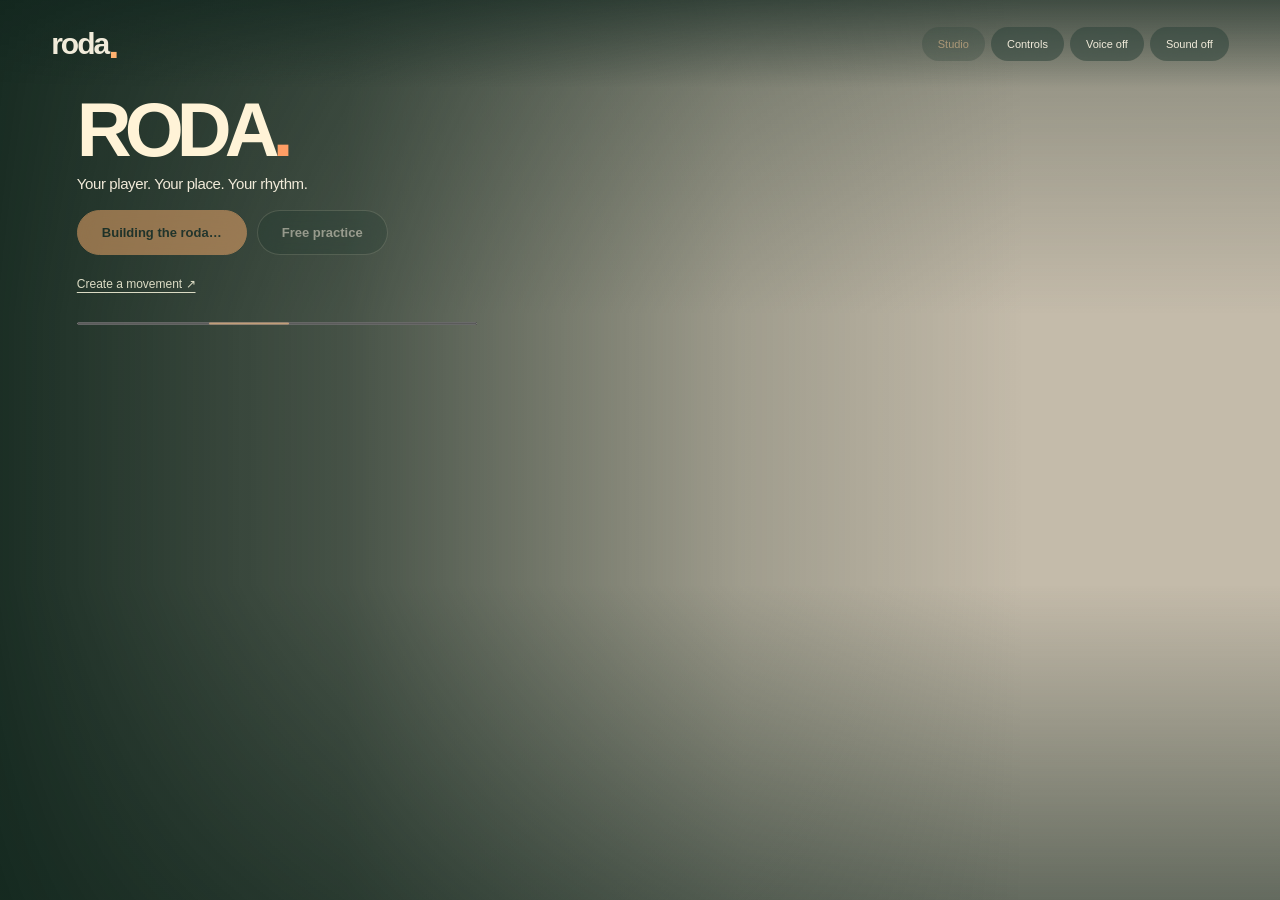
==== index.html @ 2b397e95 "Add files via upload" ====
<!doctype html>
<html lang="en"><head><meta charset="utf-8"><meta http-equiv="Content-Security-Policy" content="connect-src 'self' blob: https://zpggukasriwfxwdnldda.supabase.co wss://zpggukasriwfxwdnldda.supabase.co; media-src 'self' blob:; img-src 'self' blob: data:; form-action 'self'"><meta name="viewport" content="width=device-width,initial-scale=1"><title>RODA — Find your rhythm</title><link rel="stylesheet" href="style.css?v=v0.1.24"><link rel="stylesheet" href="studio.css?v=v0.1.24"><link rel="stylesheet" href="motion-capture.css?v=v0.1.24"><script type="importmap">{"imports":{"three":"./three.module.js?v=v0.1.24"}}</script></head>
<body><div id="app"><header><a class="logo" href="./">roda<span>.</span></a><div class="location"><i></i> SALVADOR, BAHIA <span> / </span> GOLDEN HOUR</div><nav><button id="studio-open" disabled>Studio</button><button id="help" aria-expanded="false" aria-controls="game-controls">Controls</button><button id="voice" aria-pressed="false">Voice off</button><button id="sound">Sound off</button><button id="camera">Camera ↻</button><button id="pause">Pause</button></nav></header>
<main id="viewport"><div id="world"></div><div class="vignette"></div><div class="hud"><div class="fighter"><div class="name"><span><i class="dot mint"></i> VOCÊ</span><b id="scoreP">00</b></div><div class="bar"><i id="hpP"></i></div><div class="energy"><i id="epP"></i></div><small>PLAYER 01</small></div><div class="clock"><span id="time">60</span><small id="round">THE RODA</small></div><div class="fighter rival"><div class="name"><b id="scoreB">00</b><span>RIVAL <i class="dot coral"></i></span></div><div class="bar"><i id="hpB"></i></div><div class="energy"><i id="epB"></i></div><small>PLAYER 02 · CPU</small></div></div>
<div id="callout" role="status">WELCOME TO THE RODA</div><div class="bottom-note"><span><i></i> A GAME OF MOVEMENT & RHYTHM</span><span>Q / E · ORBIT CAMERA</span></div>
<div id="overlay"><div class="welcome"><div class="eyebrow" id="eyebrow"></div><h1 id="title">RODA<span class="title-dot">.</span></h1><p id="description">Your player. Your place. Your rhythm.</p><div class="actions"><button id="start" class="primary" disabled>Building the roda…</button><button id="practice" disabled>Free practice</button></div><p class="studio-entry"><button id="studio-welcome">Create a movement ↗</button></p><p id="load-status" class="load-status">Loading the local 3D engine</p></div></div>
<div id="error" hidden><h2>Let’s open the game locally.</h2><p>Open the game through its website address in a browser with WebGL 2 enabled.</p></div></main>
<div class="touch" hidden><div class="thumbstick" role="group" aria-label="Movement joystick"><span class="stick-knob"></span><small>MOVE</small></div><div class="attacks" role="group" aria-label="Golpes"></div></div>
<div id="extra-moves" class="extra-moves" aria-label="Custom movement controls"></div><section class="controls" id="game-controls" hidden><div><kbd>W A S D</kbd><span><b>Move in 3D</b><small>Arrows also work</small></span></div><div><kbd>J</kbd><span><b>Meia-lua</b><small>Quick crescent kick</small></span></div><div><kbd>K</kbd><span><b>Armada</b><small>Full spinning kick</small></span></div><div><kbd>L / SPACE</kbd><span><b>Esquiva</b><small>Duck under attacks</small></span></div><div><kbd>Q E</kbd><span><b>Look around</b><small>P to pause · R to restart</small></span></div></section>

<footer><span>CAPOEIRA-INSPIRED ARCADE · ORIGINAL LOW-POLY WORLD</span><span>Balance <i class="legend"></i> Energy <i class="legend gold"></i> <a href="CREDITS.txt" target="_blank">Credits ↗</a></span></footer></div>
<script>if(location.protocol==='file:'){document.getElementById('error').hidden=false;document.getElementById('overlay').style.display='none';}</script><script type="module">
const status=document.getElementById('load-status');
function showStartupError(error){const box=document.getElementById('error');box.replaceChildren();const heading=document.createElement('h2');heading.textContent='The game could not start';const detail=document.createElement('p');detail.textContent='Details: '+(error?.message||String(error));const retry=document.createElement('button');retry.textContent='Reload game';retry.onclick=()=>location.reload();box.append(heading,detail,retry);box.hidden=false;document.getElementById('overlay').classList.add('hidden');console.error(error);}
status.textContent='Loading game scripts…';
try{await import('./game.js?v=v0.1.24');}catch(error){showStartupError(error);}
</script></body></html>
---- style.css ----
*{box-sizing:border-box} :root{font-family:Arial,sans-serif;color:#f1ebda;background:#142a27;color-scheme:dark}body{margin:0}button,a{-webkit-tap-highlight-color:transparent}button{cursor:pointer;color:inherit;background:#ffffff08;border:1px solid #e1dfbd28;padding:11px 17px;border-radius:6px;font:12px Arial;transition:background .2s}button:hover{background:#ffffff20}button:focus-visible,a:focus-visible{outline:2px solid #edb66d;outline-offset:4px}button:disabled{cursor:wait;opacity:.5}#app{max-width:1700px;margin:auto;padding:0 32px}header{height:86px;display:flex;align-items:center;justify-content:space-between;gap:20px}.logo{font-size:34px;font-weight:900;letter-spacing:-2px;color:#f1ebda;text-decoration:none;display:flex;align-items:center}.logo>span{color:#ee986e}.logo b{margin-left:13px;padding:5px 7px;font-size:9px;letter-spacing:2px;border:1px solid #64766b;border-radius:4px;color:#bbc9b7}.location{font-size:9px;letter-spacing:2px;color:#b3c1af}.location>span{margin:0 12px;color:#607e6e}.location i,.bottom-note i{display:inline-block;width:5px;height:5px;background:#9cccb0;border-radius:50%;margin-right:10px}nav{display:flex;gap:8px}main{position:relative;height:min(74vh,850px);min-height:440px;overflow:hidden;border-radius:12px;background:#c4bbaa;border:1px solid #ffffff18}#world{position:absolute;inset:0}canvas{display:block;width:100%;height:100%;touch-action:none}.vignette{pointer-events:none;position:absolute;inset:0;background:linear-gradient(#142a2755,transparent 28%,transparent 75%,#142a2755)}.hud{position:absolute;left:35px;right:35px;top:25px;display:flex;align-items:start;justify-content:space-between;pointer-events:none}.fighter{width:min(30%,310px)}.name{display:flex;align-items:center;justify-content:space-between;letter-spacing:2px;font-size:12px}.name b{font-size:25px;letter-spacing:0;font-weight:400}.dot{display:inline-block;width:6px;height:6px;border-radius:50%;margin-right:8px}.mint{background:#9ee2c4}.coral{background:#f1a078;margin-left:8px;margin-right:0}.bar{margin-top:8px;height:6px;background:#24372e44;border-radius:2px;overflow:hidden}.bar i,.energy i{display:block;width:100%;height:100%;background:#9ee2c4;transition:width .12s}.energy{margin-top:6px;width:68%;height:2px;background:#24372e44}.energy i{background:#f0d598}.fighter small{display:block;font-size:8px;letter-spacing:2px;margin-top:9px;opacity:.75}.rival{text-align:right}.rival .bar i{background:#f1a078;margin-left:auto}.rival .energy{margin-left:auto}.rival .energy i{margin-left:auto}.clock{text-align:center}.clock>span{font-family:Georgia,serif;font-size:40px;line-height:1}.clock small{display:block;font-size:8px;letter-spacing:2px;margin-top:10px}#overlay{position:absolute;inset:0;display:flex;align-items:center;background:linear-gradient(90deg,#162d28e8 0%,#162d28bb 30%,#162d2840 60%,transparent 100%);padding:7%}#overlay.hidden{display:none}.welcome{max-width:410px}.eyebrow{font-size:9px;letter-spacing:3px;color:#c6d0b9}h1{font:normal clamp(48px,6vw,86px)/.99 Georgia,serif;letter-spacing:-3px;margin:24px 0}h1 em{color:#edac7a}p{font-size:13px;line-height:1.8;color:#d3d7c3;max-width:320px}.actions{display:flex;gap:10px;margin-top:27px;flex-wrap:wrap}.primary{background:#f0e4c8;color:#243c32;font-weight:bold;border:0;padding:16px 24px}.primary:hover{background:#fff6df}.load-status{font-size:10px;opacity:.6}#callout{position:absolute;bottom:55px;left:10px;right:10px;text-align:center;font-size:11px;letter-spacing:3px;text-shadow:0 2px 8px #163a30;pointer-events:none}.bottom-note{position:absolute;bottom:20px;left:28px;right:28px;display:flex;justify-content:space-between;font-size:8px;letter-spacing:2px;opacity:.8;pointer-events:none}.controls{display:grid;grid-template-columns:repeat(5,1fr);border-bottom:1px solid #b1c1a623;gap:10px;padding:24px 0}.controls>div{display:flex;align-items:center;gap:12px}.controls b{font-size:11px;font-weight:normal;display:block}.controls small{display:block;font-size:9px;color:#8fa895;margin-top:6px}kbd{font:10px Arial;background:#ffffff06;white-space:nowrap;border:1px solid #b1c1a629;padding:10px 9px;border-radius:5px}footer{display:flex;justify-content:space-between;padding:20px 0;font-size:8px;letter-spacing:1px;color:#94aa95}footer a{margin-left:20px;color:#b2c3a8;text-decoration:none}.legend{display:inline-block;width:15px;height:3px;background:#9ee2c4;vertical-align:middle;margin:0 16px 0 5px}.gold{background:#f0d598}.touch{display:none}.touch button{touch-action:none;user-select:none}.dpad{text-align:center}.dpad button{width:40px;padding:13px 0;margin:2px}.attacks{display:flex;align-items:center;gap:6px}#error{position:absolute;inset:0;background:#152c29;z-index:10;padding:12%;}#error[hidden]{display:none}@media(max-width:900px){#app{padding:0 16px}.location{display:none}.controls{grid-template-columns:repeat(3,1fr);gap:18px}header{height:72px}.hud{left:20px;right:20px;top:20px}.bottom-note{font-size:7px;letter-spacing:1px}.touch{display:flex;justify-content:space-between;padding:10px 0}main{min-height:420px;height:65vh}nav button{padding:9px;font-size:10px}.controls>div{gap:8px}footer{font-size:7px;gap:15px}}@media(max-width:500px){#app{padding:0 10px}.logo{font-size:29px}header{gap:10px}nav{gap:4px}.controls{grid-template-columns:1fr 1fr;padding:18px 0}.controls>div:last-child{grid-column:span 2}main{height:61vh;min-height:400px}.hud{left:15px;right:15px}.name{font-size:9px;letter-spacing:1px}.name b{font-size:20px}.clock>span{font-size:30px}.fighter small{font-size:6px;letter-spacing:1px}.bottom-note span:first-child{display:none}.bottom-note{justify-content:center}h1{font-size:58px}#overlay{padding:8%;background:linear-gradient(90deg,#162d28ee,#162d2866)}.welcome p{font-size:12px}.eyebrow{font-size:8px}.actions{margin-top:18px}.primary{padding:14px 20px}footer{line-height:1.8}}
main:has(#overlay:not(.hidden)) .hud,main:has(#overlay:not(.hidden)) #callout,main:has(#overlay:not(.hidden)) .bottom-note{visibility:hidden}
@media(max-width:500px){.welcome h1{font-size:52px;margin:18px 0}.welcome .eyebrow{font-size:8px}.welcome .load-status{font-size:9px;margin-bottom:0}#overlay{padding:25px}.touch{padding:8px 0}.controls{padding:16px 0}.attacks button{padding:14px 12px}.dpad button{padding:9px 0}.bottom-note{bottom:16px}#callout{font-size:9px;bottom:42px;letter-spacing:2px}}

/* RODA — full-bleed live game, compact interface. */
body{overflow:hidden;background:#18251f}#app{max-width:none;padding:0;width:100%;height:100dvh}#app>header{position:absolute;inset:0 0 auto;height:88px;padding:0 4vw;z-index:5;background:linear-gradient(#10241d99,transparent)}#app .logo{font-size:30px;letter-spacing:-2px}#app .logo>span{color:#ffb16f;font-size:40px}#app .location{display:none}#app nav{gap:6px}#app nav button{border:0;border-radius:30px;background:#18342c66;padding:11px 16px;backdrop-filter:blur(12px);font-size:11px}#app nav button:hover{background:#285446cc}#app>main{height:100dvh;min-height:0;border:0;border-radius:0}#app .vignette{background:linear-gradient(#10241d55,transparent 35%,transparent 65%,#10241d88)}#app #overlay{padding:110px 8vw 70px;background:linear-gradient(90deg,#10251cef 0%,#10251cb3 27%,#10251c33 58%,transparent 80%);z-index:2}#app .welcome{max-width:650px}#app .eyebrow{font-size:10px;font-weight:700;letter-spacing:3.5px;color:#dfd7b8}#app .welcome h1{font-family:Arial,sans-serif;font-weight:900;font-size:clamp(88px,15vw,210px);line-height:.85;letter-spacing:-.085em;margin:28px 0 30px;color:#fff3d7}#app .title-dot{color:#ff9e65}#app .welcome h1 em{color:#ffb16f}#app .welcome p#description{font-size:clamp(17px,1.7vw,23px);line-height:1.5;letter-spacing:-.4px;color:#f1ead9;margin:0}#app .actions{margin-top:34px;gap:10px}#app .actions button{border-radius:40px;padding:18px 28px;font-size:13px;font-weight:700;border:1px solid #fff3d749;background:#17332966;backdrop-filter:blur(10px)}#app .actions .primary{background:#ffb16f;border-color:#ffb16f;color:#172c25}#app .actions .primary:hover{background:#ffd0a1;transform:translateY(-2px)}#app .studio-entry{margin:15px 0 0}#app .studio-entry button{border:0;padding:10px 0;color:#dbdbc4;background:none;font-size:12px}#app .load-status{font-size:10px;letter-spacing:.4px;margin-top:25px}#app .hud{top:105px;left:4vw;right:4vw}#app .fighter{width:min(28%,260px)}#app .fighter small{display:none}#app .clock>span{font-family:Arial,sans-serif;font-size:32px;font-weight:700}#app .clock small{font-size:7px}#app #callout{bottom:94px;font-size:10px;letter-spacing:2px}#app .bottom-note,#app>footer{display:none}#app .extra-moves{position:absolute;bottom:30px;left:4vw;z-index:3;display:flex;gap:8px}#app .extra-moves button{border-radius:30px;background:#14332bd9;border:1px solid #e5eed92b;padding:12px 18px}#app .controls{position:absolute;z-index:8;right:4vw;top:80px;display:grid;grid-template-columns:1fr;gap:18px;padding:25px;width:270px;border:1px solid #e1e7cf33;border-radius:18px;background:#102a24f2;box-shadow:0 18px 60px #0005;backdrop-filter:blur(18px)}#app .controls[hidden]{display:none}#app:has(#overlay:not(.hidden)) .extra-moves,#app:has(#overlay:not(.hidden)) .touch,#app:has(#overlay:not(.hidden)) #pause,#app:has(#overlay:not(.hidden)) #camera{display:none}#app .touch{position:absolute;bottom:18px;left:16px;right:16px;z-index:4;padding:0}#app .touch button{background:#17372dd9;border-radius:14px}#app:has(.touch:not([hidden])) .touch{pointer-events:none}#app .touch button{pointer-events:auto}
@media(max-width:900px){#app>header{height:72px;padding:0 22px}#app .hud{top:84px}#app .extra-moves{bottom:125px}#app #callout{bottom:185px}#app #overlay{padding:90px 7vw 55px}#app .welcome h1{font-size:clamp(90px,18vw,160px)}}
@media(max-width:500px){#app nav button{padding:9px 10px;font-size:10px}#app nav{gap:2px}#app #overlay{align-items:flex-end;padding:95px 26px 65px;background:linear-gradient(0deg,#10251cf5 0%,#10251cb0 38%,transparent 85%)}#app .welcome h1{font-size:100px;margin:20px 0 24px}#app .eyebrow{font-size:8px;letter-spacing:2px}#app .welcome p#description{font-size:18px}#app .actions button{padding:15px 23px}#app .load-status{margin-top:15px}#app .controls{top:70px}#app .name{font-size:9px}.touch .attacks{flex-wrap:wrap;justify-content:flex-end;max-width:65%}}
@media(max-height:550px) and (min-width:501px){#app #overlay{padding-top:80px;padding-bottom:20px}#app .welcome h1{font-size:90px;margin:12px 0}#app .welcome p#description{font-size:15px}#app .actions{margin-top:15px}#app .load-status{display:none}}

#app .welcome h1:not(:has(.title-dot)){font-size:clamp(48px,7vw,96px);letter-spacing:-.055em;line-height:.98}

/* Match setup: two characters, two arenas, one live preview. */
#app #overlay{padding:90px 6vw 24px;overflow:auto;align-items:center}#app .welcome{width:400px;max-width:100%;flex-shrink:0}#app .welcome h1:has(.title-dot){font-size:90px;letter-spacing:-7px;margin:14px 0 16px}#app .welcome p#description{font-size:15px;line-height:1.4}#app .eyebrow{font-size:8px;letter-spacing:3px}.setup-label{display:flex;gap:10px;font-size:10px;color:#ffb16f;letter-spacing:2px;margin:20px 0 10px}.setup-label span{color:#eee9d3;letter-spacing:1px}.setup-options{display:grid;grid-template-columns:1fr 1fr;gap:10px}.setup-options button{position:relative;text-align:left;padding:0;overflow:hidden;border-radius:12px;border:1px solid #e4e9cf38;background:#1f352ddd;transition:border-color .15s,transform .15s}.setup-options button:hover{transform:translateY(-2px);border-color:#fff1c7}.setup-options button[aria-pressed=true]{border:2px solid #ffb16f;box-shadow:0 0 0 2px #ffb16f22}.setup-options img{display:block;width:100%;object-fit:cover}.character-options img{height:115px;object-position:50% 40%}.setup-options button>span{display:block;font-weight:700;font-size:12px;padding:9px 12px}.character-options i{position:absolute;right:10px;bottom:9px;font-style:normal;font-size:10px;color:#d0c4aa}.scenario-options img{height:65px}.scenario-options button>span{padding-bottom:3px}.scenario-options small{display:block;color:#b7c3ac;font-size:9px;padding:0 12px 9px}#app #setup-summary{font-size:10px;color:#d1c7ac;letter-spacing:.5px;margin:10px 0 0}#app .actions{margin-top:16px}#app .actions button{padding:14px 24px}#app .studio-entry{margin:5px 0 0}#app .load-status{margin-top:6px;font-size:9px}#setup-picker[hidden]{display:none}#app:has(#setup-picker:not([hidden])):has(#overlay:not(.hidden)) #setup-home{display:none}
@media(max-width:700px){#app #overlay{padding:85px 22px 25px;align-items:flex-start;background:linear-gradient(90deg,#10251cee,#10251c88)}#app .welcome{width:360px}#app .welcome h1:has(.title-dot){font-size:74px;margin:10px 0}#app nav button{font-size:9px;padding:9px}#app>header{padding:0 18px}.character-options img{height:100px}.setup-label{margin-top:15px}.scenario-options img{height:58px}}
@media(max-height:680px) and (min-width:701px){#app #overlay{align-items:flex-start;padding-top:78px}#app .welcome h1:has(.title-dot){font-size:65px;margin:8px 0}.character-options img{height:80px}.scenario-options img{height:48px}.setup-label{margin-top:12px}#app .studio-entry,#app .load-status{display:none}}

@media(min-width:701px) and (min-height:681px){#app #overlay{align-items:flex-start;padding-top:88px}#app .welcome h1:has(.title-dot){font-size:76px;margin:10px 0}.character-options img{height:100px}.setup-label{margin-top:15px}#app .load-status{display:none}}

#player-move-hints{position:absolute;z-index:5;width:292px;max-width:calc(100% - 16px);padding:10px;border-radius:12px;background:#132b25df;box-shadow:0 6px 24px #0003;border:1px solid #e5e4c433;pointer-events:auto}#player-move-hints[hidden]{display:none}#player-move-hints>small{display:block;font-size:9px;letter-spacing:.5px;color:#d8dcc7;line-height:1.4}.move-hint-grid{display:grid;grid-template-columns:1fr 1fr;gap:4px;margin:7px 0}.move-hint-grid button{display:flex;align-items:center;gap:7px;padding:4px 6px;border-radius:6px;text-align:left;font-size:10px;min-width:0}.move-hint-grid button span{overflow:hidden;text-overflow:ellipsis;white-space:nowrap}.move-hint-grid kbd{padding:3px 5px;font-size:10px}.move-hint-grid button.active{background:#edb879;color:#183629}.move-hint-grid button.low-energy{border-color:#de9369;opacity:.6}.move-hint-grid button:disabled{cursor:default;opacity:.35}#app .extra-moves:empty{display:none}

#player-move-hints{width:260px;padding:0;background:none;border:0;box-shadow:none;border-radius:0;color:white;text-shadow:none;pointer-events:none}#player-move-hints>small{color:white;font-size:9px}.move-hint-grid{gap:2px 12px;margin:4px 0}.move-hint-grid button,.move-hint-grid button:hover,.move-hint-grid button.active{background:none;border:0;box-shadow:none;color:white;padding:2px 0;font-size:11px;pointer-events:auto;text-shadow:inherit}.move-hint-grid button.active{text-decoration:underline;font-weight:bold}.move-hint-grid kbd{background:none;border:0;padding:0;font-size:11px;color:white;font-weight:bold}.move-hint-grid button.low-energy{border:0;opacity:.45}.move-hint-grid button:disabled{display:none}

.character-options{max-height:285px;overflow-y:auto;scrollbar-width:thin}

.character-build{margin:12px 0;padding:12px 16px;background:#102c24e8;border:1px solid #ffffff30;border-radius:12px;color:#fff}.character-build summary{cursor:pointer;font-weight:700}.credit-count{float:right;color:#bdda9c;font-size:12px}.character-build p,.stat-row small{font-size:11px;opacity:.7}.stat-row{display:grid;grid-template-columns:1fr 30px 24px 30px;align-items:center;gap:8px;margin:9px 0}.stat-row label{text-transform:capitalize;font-size:13px}.stat-row small{display:block;text-transform:none}.stat-row button{padding:4px;border-radius:7px}.stat-row output{text-align:center}.character-build button:disabled{opacity:.3;cursor:default}.reset-build{font-size:11px;padding:7px 12px}#overlay{overflow-y:auto}

#eyebrow:empty{display:none}#app .touch{display:none}#app .touch[hidden]{display:none!important}.thumbstick{position:relative;width:132px;height:132px;flex-shrink:0;border-radius:50%;border:1px solid #ffffff60;background:#142a2755;touch-action:none;pointer-events:auto;user-select:none;-webkit-user-select:none}.stick-knob{position:absolute;width:52px;height:52px;left:calc(50% - 26px);top:calc(50% - 26px);border-radius:50%;background:#ffffff88;border:2px solid #fff;pointer-events:none}.thumbstick small{position:absolute;bottom:8px;width:100%;text-align:center;font-size:9px;letter-spacing:2px;pointer-events:none}
@media(any-pointer:coarse){#app .touch{display:flex;align-items:flex-end;justify-content:space-between;bottom:max(18px,env(safe-area-inset-bottom));left:max(16px,env(safe-area-inset-left));right:max(16px,env(safe-area-inset-right));gap:16px}#app .touch .attacks{display:grid;grid-template-columns:repeat(2,minmax(64px,94px));gap:10px;max-width:56%}#app .touch .attacks button{min-height:56px;padding:10px 6px;border-radius:28px;border:1px solid #ffffff80;background:#18392ddd;font-size:12px;touch-action:none;user-select:none}#app .touch .attacks button:active{background:#ffb16f;color:#142a27}#player-move-hints{display:none!important}#app #callout{bottom:210px;font-size:9px}#app>header{height:65px;padding:0 12px}#app nav button{padding:9px;font-size:10px}#app .hud{top:76px}#app #overlay{align-items:flex-start;padding:85px 20px 35px}#app .welcome h1{font-size:76px;margin:12px 0 18px}}
@media(any-pointer:coarse) and (max-height:500px){#app .hud{top:62px}.thumbstick{width:112px;height:112px}#app .touch .attacks{grid-template-columns:repeat(3,74px)}#app .touch .attacks button{min-height:48px}#app #callout{bottom:30px;left:35%;right:35%;font-size:8px}#app .welcome{max-width:550px}#app .welcome h1{font-size:56px}}

.shared-controls{margin:14px 0;padding:12px;background:#102c24dd;border-radius:12px}.shared-controls button{margin:4px;font-size:11px}.shared-status{font-size:12px!important;line-height:1.4!important}.character-unlock{color:#fff;background:#17392f;border:1px solid #ffffff66;border-radius:16px;max-width:420px;padding:24px}.character-unlock::backdrop{background:#0009}.character-unlock input{display:block;width:100%;padding:12px;margin:10px 0;background:#10241d;color:#fff;border:1px solid #ffffff66;border-radius:6px}.character-unlock button{margin:8px 5px 0 0}.character-unlock p{font-size:13px;line-height:1.5}

.voice-dialog{max-width:420px;width:calc(100% - 40px);border:1px solid #7d927c;border-radius:20px;padding:26px;background:#163127;color:#fff4db}.voice-dialog::backdrop{background:#001b15aa}.voice-dialog p{line-height:1.5}.voice-dialog select{padding:8px;margin-left:12px}.voice-dialog button{margin-top:12px;padding:10px 16px}
.community-dialog{width:min(620px,94vw);max-height:90vh;overflow:auto;padding:24px;border:1px solid #7d927c;border-radius:20px;background:#163127;color:#fff4db}.community-dialog::backdrop{background:#001b15bb}.community-heading{display:flex;align-items:center;justify-content:space-between}.community-dialog label{display:block;margin:12px 0}.community-dialog input:not([type=checkbox]),.community-dialog select{display:block;padding:10px;max-width:100%;margin-top:6px}.community-dialog p{line-height:1.5}.community-dialog button{margin:4px}.community-queue>div{border-top:1px solid #ffffff30;padding:8px 0}.community-preview canvas{max-width:100%;height:auto;display:block;margin:auto}.character-options button>small{display:block;font-size:11px;padding:12px}
#loading-meter{width:min(400px,80vw);height:5px;accent-color:#efb16f;display:block;margin:20px 0 8px}.fighter-carousel{width:100%;max-width:850px;margin:auto}.fighter-carousel[hidden]{display:none}.carousel-controls{display:flex;align-items:center;justify-content:center;gap:28px}.carousel-controls span{min-width:150px;text-align:center;font-size:20px}.carousel-controls button{font-size:24px;border-radius:50%;padding:6px 18px}#overlay.carousel-opening{overflow:auto;align-items:flex-start;background:linear-gradient(#10251c88,#10251ccc);padding:88px 20px 24px}#overlay.carousel-opening .welcome{width:min(950px,100%);max-width:none;text-align:center;margin:auto}#app #overlay.carousel-opening h1{font-size:44px;margin:0}#overlay.carousel-opening #description{font-size:14px;margin:4px}#overlay.carousel-opening .character-options,#overlay.carousel-opening #setup-picker>.setup-label:first-child{display:none}#overlay.carousel-opening .scenario-options{justify-content:center;max-width:420px;margin:auto}#overlay.carousel-opening .scenario-options img{height:55px}#overlay.carousel-opening .actions{justify-content:center}#overlay.carousel-opening .character-build{max-width:420px;margin:12px auto;text-align:left}#overlay.carousel-opening .shared-controls{margin:10px auto}#overlay.carousel-opening .studio-entry{margin:8px}#overlay.carousel-opening .load-status{margin:8px}.carousel-stage canvas{display:block}@media(max-width:600px){#overlay.carousel-opening{padding-top:75px}#app #overlay.carousel-opening h1{font-size:30px}.carousel-controls span{font-size:17px}}

.character-unlock{z-index:1000}.shared-controls [hidden]{display:none!important}@media(max-width:600px){}

#overlay.carousel-opening .scenario-options+.actions{display:flex;justify-content:center;gap:12px;margin:16px auto 10px;flex-wrap:wrap}#overlay.carousel-opening .scenario-options+.actions button{min-width:175px;padding:16px 24px;font-size:16px}#overlay.carousel-opening #practice{background:#294b3e;border:1px solid #f1ebda99}.shared-status:empty{display:none}

.opponent-picker{display:flex;align-items:center;gap:14px;margin:14px 0;color:#fff2d8;font-size:14px}.opponent-picker select{min-width:140px;max-width:65%;padding:10px 14px;border:1px solid #ffffff40;border-radius:12px;color:#fff2d8;background:#203c32;font:inherit}.flexibility-setting{display:grid;grid-template-columns:1fr auto;gap:8px;margin:16px 0}.flexibility-setting input,.flexibility-setting small{grid-column:1/-1}.flexibility-setting input{width:100%;accent-color:#d6ab73}.flexibility-setting small{opacity:.7;font-size:12px}

.phone-pair{max-width:440px;width:calc(100% - 32px);border:1px solid #afc1ad;border-radius:22px;background:#163329;color:#fff1d6;padding:24px}.phone-pair::backdrop{background:#071910bb}.phone-pair h2{margin:0 0 10px}.phone-pair p,.phone-pair small{font-size:13px;line-height:1.5}.phone-pair canvas{display:block;width:220px;height:220px;max-width:100%;margin:16px auto;image-rendering:pixelated}.phone-pair label{display:grid;gap:6px;font-size:12px}.phone-pair input{width:100%;padding:10px;border-radius:8px;border:1px solid #ffffff40;background:#ffffff0a;color:inherit}.phone-pair button{padding:9px 12px;border-radius:10px;margin:4px 0}.phone-pair small{display:block;margin-top:12px;opacity:.7}
---- studio.css ----
.studio-open{overflow:hidden}#studio[hidden]{display:none}#studio{position:fixed;inset:0;background:#122923;color:#eee7d4;z-index:100;overflow:auto;display:flex;flex-direction:column;font-family:Arial,sans-serif}.studio-top{padding:20px 26px;border-bottom:1px solid #d0d9b827;display:flex;align-items:center;justify-content:space-between;gap:20px}.studio-kicker{font-size:9px;letter-spacing:2px;color:#9aae93}.studio-top h2{font:normal 27px Georgia,serif;margin:5px 0 0}.studio-top h2 span{font:9px Arial;border:1px solid #84967a66;padding:3px 5px;margin-left:12px;vertical-align:middle;color:#b0c7aa}.studio-top-actions{display:flex;gap:8px}.studio-top .primary{padding:12px 20px}.studio-workspace{display:grid;grid-template-columns:250px minmax(300px,1fr) 255px;gap:0;flex:1;min-height:0}.studio-library,.studio-inspector{padding:23px 20px;background:#183029;overflow-y:auto;max-height:calc(100vh - 135px)}.studio-library{border-right:1px solid #d0d9b820}.studio-inspector{border-left:1px solid #d0d9b820}.studio-center{min-width:0;display:flex;flex-direction:column}.studio-canvas{position:relative;flex:1;min-height:330px;background:#263c38;overflow:hidden}.studio-canvas canvas{position:absolute;inset:0;touch-action:none}.st-view-label{position:absolute;left:20px;right:20px;top:18px;display:flex;justify-content:space-between;z-index:1;pointer-events:none;font-size:9px;letter-spacing:2px;color:#c7d5be}.st-camera{position:absolute;bottom:35px;left:0;right:0;display:flex;justify-content:center;gap:5px}.st-camera button{background:#19312bdd;font-size:10px;padding:8px 12px}.st-view-hint{position:absolute;bottom:14px;width:100%;text-align:center;font-size:9px;color:#c0cfb7}.st-section-label{font-size:9px;letter-spacing:2px;color:#a1bb9d;margin-bottom:15px}.st-space{margin-top:24px}#studio label{display:block;font-size:10px;color:#b8cbb0;margin:12px 0}#studio select,#studio input:not([type=range]):not([type=checkbox]):not([type=file]){display:block;margin-top:7px;border:1px solid #a8bc992d;background:#10261f;border-radius:4px;padding:10px;color:#ede6d2;font:12px Arial;max-width:100%;width:100%;min-width:0}#studio input[type=range]{accent-color:#efb77b;width:100%;display:block;margin:12px 0}#studio input[type=checkbox]{accent-color:#efb77b}#studio input:disabled,#studio select:disabled{opacity:.4}#studio button:disabled{cursor:default}#studio button{font-size:10px;padding:10px 12px}#studio .primary{font-size:12px}.st-pair{display:grid;grid-template-columns:1fr 1fr;gap:10px}.st-pair label{min-width:0}.st-button-row{display:flex;gap:6px;flex-wrap:wrap;margin:12px 0}.st-button-row button{flex:1;white-space:nowrap}.st-help{font-size:10px;line-height:1.6;color:#8fa88b;margin:12px 0}.st-joint-guide{font-size:10px;line-height:1.6;color:#a5b999;margin:14px 0 20px}#studio .st-axis{display:grid;grid-template-columns:1fr 75px;align-items:center;gap:0 10px;margin:12px 0}#studio .st-axis input[type=range]{grid-column:span 2;margin-top:8px}.st-axis>span{color:#e2dcc7}#studio .st-axis input[type=number]{margin:0;padding:7px}#studio output{float:right;color:#efb77b;font-size:10px}.studio-timeline{padding:16px 24px;background:#152c25;border-top:1px solid #afbd9920}.st-transport{display:flex;align-items:center;gap:16px}.st-transport>span{margin-left:auto;font-size:10px;color:#94ab8b}#studio .st-speed{display:flex;align-items:center;gap:8px;margin:0}#studio .st-speed select{width:62px;margin:0;padding:6px}#studio .st-loop{margin:0;display:flex;align-items:center;gap:4px;font-size:10px}.st-keys{height:26px;position:relative;margin:0 9px;border-top:1px solid #7f98773d}.st-key{position:absolute!important;top:7px!important;padding:0!important;width:9px;height:9px;border:1px solid #bad0ac!important;border-radius:1px!important;background:#678b72!important;transform:translateX(-50%) rotate(45deg);z-index:2}.st-key.selected{background:#f2b97a!important;border-color:#f2b97a!important}.st-contact-line{position:absolute;height:28px;width:1px;background:#e2b46c;top:-8px;pointer-events:none}.st-playhead{position:absolute;top:-9px;width:1px;height:35px;background:#f9efcf;pointer-events:none;opacity:.75}.st-ticks{display:flex;justify-content:space-between;font-size:8px;letter-spacing:1px;color:#92a788}.studio-status{padding:12px 25px;font-size:11px;line-height:1.4;background:#0e231c;color:#b5d2ad;border-top:1px solid #8fa57c33;min-height:40px}.studio-status.error{color:#ffc0a0}.st-import{border:1px dashed #abc49750;padding:11px;border-radius:4px;text-align:center}#studio .st-import input{font:10px Arial;width:100%;margin-top:10px;color:#a5bc9c}.sr-only{position:absolute;width:1px;height:1px;padding:0;margin:-1px;overflow:hidden;clip:rect(0,0,0,0);white-space:nowrap;border:0}#studio-open{color:#f0c38e;border-color:#d7ad7955}.extra-moves{display:flex;gap:8px;flex-wrap:wrap}.extra-moves:empty{display:none}.extra-moves button{font-size:11px;margin-top:14px}.studio-entry{margin-top:12px!important;font-size:11px!important}.studio-entry button{padding:8px 0;border:0;color:#edbc86;background:none;text-decoration:underline;text-underline-offset:4px}@media(min-width:1400px){.studio-workspace{grid-template-columns:285px minmax(300px,1fr) 285px}.studio-library,.studio-inspector{padding:25px}}@media(max-width:1000px){.studio-workspace{grid-template-columns:220px minmax(280px,1fr)}.studio-inspector{grid-column:1/-1;display:grid;grid-template-columns:1fr 1fr 1fr;gap:0 20px;max-height:none;border-top:1px solid #afbd9920}.studio-inspector>.st-section-label{grid-column:1/-1}.studio-inspector #st-axis-controls{grid-row:span 3}.studio-inspector>.st-help{display:none}.studio-library{max-height:none}.studio-canvas{min-height:380px}.studio-workspace{flex:none}}@media(max-width:650px){.studio-top{padding:15px;display:block}.studio-top h2{font-size:25px}.studio-top-actions{margin-top:15px;display:flex}.studio-top-actions button{flex:1;white-space:nowrap;padding:11px 8px!important;font-size:10px!important}.studio-workspace{display:flex;flex-direction:column}.studio-center{order:0}.studio-library{order:2;border-top:1px solid #afbd9920;padding:20px}.studio-inspector{order:1;display:block;padding:20px}.studio-inspector>.st-help{display:block}.studio-canvas{min-height:330px;height:330px;flex:none}.studio-timeline{padding:15px 20px}.st-transport{gap:10px}.st-transport>span{font-size:9px}.st-view-hint{font-size:8px}.studio-status{position:sticky;bottom:0;padding:10px 15px;font-size:10px}.st-button-row button{font-size:9px!important;padding:9px 7px!important}.studio-library #st-moves{font-size:13px}header nav{gap:3px}header nav button{font-size:9px;padding:8px 6px}.logo b{display:none}.studio-entry{margin-top:5px!important}.welcome h1{font-size:46px!important;margin:12px 0!important}.welcome .actions{margin-top:14px}.welcome .load-status{display:none}}

@media(max-width:650px){.studio-top{position:sticky;top:0;z-index:10;background:#122923}.studio-center{display:contents}.studio-canvas{position:sticky;top:134px;z-index:5;height:260px;min-height:260px;order:0}.studio-timeline{order:1}.studio-inspector{order:2}.studio-library{order:3}.studio-status{z-index:11}.st-camera{bottom:30px}.st-view-hint{bottom:10px}}

@media(max-width:650px){.studio-top-actions{display:grid;grid-template-columns:1fr 1fr;gap:6px}.studio-canvas{top:178px}}

/* Timeline manipulation and direct IK posing */
.st-keys{height:40px;touch-action:none;user-select:none;background:repeating-linear-gradient(90deg,transparent 0,transparent calc(5% - 1px),#9bb39818 calc(5% - 1px),#9bb39818 5%)}
.st-key{top:13px!important;width:12px;height:12px;cursor:ew-resize!important;touch-action:none}.st-key:focus-visible{outline:2px solid #fff;outline-offset:4px}.st-playhead{height:47px}.st-contact-line{height:40px}
.st-ik-panel{border:1px solid #73cbb747;background:#102820;padding:12px;border-radius:7px;margin-bottom:18px}.st-ik-targets{display:grid;grid-template-columns:repeat(3,1fr);gap:6px}#studio .st-ik-targets input{padding:7px 4px}#studio .st-ik-toggle{display:flex;align-items:center;gap:8px;color:#7ce4ce;font-size:12px;margin:0 0 12px}.st-ik-panel .st-help{margin-bottom:0}@media(max-width:1000px) and (min-width:651px){.st-ik-panel{grid-row:span 5}}

.st-reset-panel{padding:12px;border:1px solid #e2b46c55;border-radius:7px;margin-bottom:18px;background:#25372a}.st-reset-panel button{width:100%}.st-key.selected{box-shadow:0 0 0 2px #f2b97a55}.st-key[aria-pressed=true]{z-index:3}

/* Keep the feet visible while placing them on the floor. */
#st-view .st-camera{top:42px;bottom:auto;left:auto;right:16px}#st-view .st-camera button{padding:6px 9px}

.character-panel{display:none}.character-mode .character-panel{display:block;padding:24px;overflow-y:auto;background:#183029;max-height:calc(100vh - 135px)}.character-panel h3{font:26px Georgia;margin:12px 0}.character-mode .studio-workspace{grid-template-columns:310px minmax(300px,1fr)}.character-mode .studio-library,.character-mode .studio-inspector,.character-mode .studio-timeline,.character-mode #st-video,.character-mode #st-save,.character-mode #st-test{display:none}.character-mode .studio-canvas{min-height:530px}.ch-colours{display:grid;grid-template-columns:1fr 1fr;gap:8px}#studio .ch-colours input[type=color]{height:40px;padding:3px;cursor:pointer}#ch-status{font-size:11px;line-height:1.6;color:#efd0a0}.character-mode .st-view-label{font-size:11px}@media(max-width:650px){.character-mode .studio-workspace{display:flex}.character-mode .character-panel{order:2;max-height:none}.character-mode .studio-canvas{min-height:330px;height:330px;top:134px}.character-mode .studio-top-actions{display:flex;flex-wrap:wrap}}

#mixamo-import{background:#183029;color:#eee7d4;border:1px solid #8fa57c66;border-radius:12px;max-width:550px;width:calc(100vw - 40px);max-height:90vh;overflow:auto;padding:28px;font:13px/1.6 Arial}#mixamo-import::backdrop{background:#061910bb}#mixamo-import h2{font:28px Georgia}#mixamo-import label{display:block;margin:12px 0;color:#b8cbb0}#mixamo-import input,#mixamo-import select{box-sizing:border-box;display:block;width:100%;margin-top:6px;background:#10261f;color:#eee7d4;padding:10px;border:1px solid #8fa57c55;border-radius:4px}#mx-status{color:#eac28e}.character-mode #st-mixamo{display:none}.studio-top-actions{flex-wrap:wrap}

.st-travel{padding-bottom:18px;margin-bottom:20px;border-bottom:1px solid #ffffff25}#st-travel-keys{height:28px;background:#ffffff0a;position:relative;margin:12px 8px 18px;border-bottom:2px solid #b9e0cf55}#st-travel-keys .travel-key{position:absolute;top:8px;width:12px;height:12px;padding:0;transform:translateX(-50%) rotate(45deg);border:1px solid #dff3e9;background:#568b76;border-radius:1px}#st-travel-keys .travel-key.selected{background:#ffbd7d}#st-travel-keys>i{position:absolute;top:0;height:28px;width:1px;background:white;pointer-events:none}

.st-access{margin-top:18px}#st-access-list label{display:flex;gap:8px;align-items:center}#st-access-list input{width:auto}

#st-character-moves{max-height:240px;overflow:auto;margin:10px 0}.st-character-move{display:flex;align-items:center;gap:8px;margin:6px 0}.st-character-move label{display:flex!important;align-items:center;gap:8px;flex:1;margin:0!important}.st-character-move input{width:18px!important;height:18px}.st-character-move button{padding:5px 8px;font-size:11px}.st-access summary{cursor:pointer;font-weight:bold}

#st-movement-details[hidden]{display:none}#st-movement-details{border-top:1px solid #ffffff25;margin-top:16px;padding-top:12px}.st-character-move button[aria-expanded="true"]{border-color:#efb16f;color:#efb16f}

.studio-create{display:grid;gap:10px;margin-bottom:20px}.studio-create button{text-align:left;padding:16px;border:1px solid #b4c6ac80;font-size:16px;border-radius:12px}.studio-create small{display:block;font-size:11px;margin-top:5px;opacity:.75}#st-video,#st-mixamo,#st-import-character{display:none!important}.new-movement-dialog{width:min(450px,90vw);padding:24px;border-radius:18px;background:#163127;color:#fff4db;border:1px solid #7d927c}.new-movement-dialog::backdrop{background:#001b15aa}.new-movement-dialog input{display:block;padding:12px;width:100%;margin:8px 0}.new-movement-dialog button{margin:6px 0}.new-movement-dialog [role=status]{color:#ffb98b}

.studio-fighters{display:flex;flex-wrap:wrap;gap:8px;padding:12px 20px;border-bottom:1px solid #ffffff25;background:#132b23}.studio-fighters button{border-radius:20px;padding:9px 16px}.studio-fighters button[aria-pressed="true"]{background:#efb16f;color:#142a27}.studio-fighters small{flex-basis:100%;color:#c0ceb9;font-size:11px}.studio-library>.character-build{margin:0 0 18px}.studio-fighters{flex-shrink:0}

.st-trim{margin-top:14px;border-top:1px solid #ffffff25;padding-top:12px}.st-trim summary{cursor:pointer;font-weight:600;padding:6px 0}.st-trim-fields{display:grid;grid-template-columns:1fr auto 1fr auto;gap:10px;align-items:end}.st-trim-fields label{display:grid;gap:5px;font-size:12px}.st-trim-fields input{width:100%;min-width:0}.st-trim output{margin-right:auto;font-size:13px}.st-trim .st-button-row{align-items:center;margin-top:12px}@media(max-width:700px){.st-trim-fields{grid-template-columns:1fr auto}}
---- motion-capture.css ----
#motion-capture[hidden]{display:none}#motion-capture{position:fixed;inset:0;z-index:200;background:#132a23;color:#eee7d4;overflow:auto;font-family:Arial,sans-serif}.mc-top{height:auto;min-height:110px;padding:22px 30px;border-bottom:1px solid #b9c59c33;display:flex;justify-content:space-between;align-items:center;gap:20px;margin:0}.mc-top h2{font:normal 30px/1.1 Georgia,serif;margin:10px 0 0}.mc-top h2 em{color:#edb67c}.mc-main{padding:24px 30px;max-width:1600px;margin:auto}.mc-previews{display:grid;grid-template-columns:1fr 1fr;gap:18px}.mc-label{display:flex;justify-content:space-between;gap:12px;font-size:9px;letter-spacing:2px;color:#bbcbb0;padding:10px 0}.mc-label span{font-size:9px;letter-spacing:0;color:#8fa68b;overflow:hidden;white-space:nowrap;text-overflow:ellipsis}.mc-video-box{position:relative;background:#0c1e18;height:360px;border-radius:8px;overflow:hidden;display:flex;align-items:center;justify-content:center}#mc-video{width:100%;height:100%;object-fit:contain}#mc-overlay{position:absolute;inset:0;width:100%;height:100%;object-fit:contain;pointer-events:none}#mc-placeholder{position:absolute;text-align:center;font:24px Georgia,serif;color:#b5c5a9}#mc-placeholder small{display:block;font:10px/1.8 Arial;margin-top:18px;color:#92a78a}#mc-placeholder[hidden]{display:none}#mc-rig-slot #st-view{height:360px;min-height:360px;position:relative;top:0;border-radius:8px}#mc-rig-slot .st-camera{z-index:3}#mc-rig-slot .st-view-label{top:15px}.mc-toolbar{display:flex;align-items:end;gap:15px;margin:24px 0;flex-wrap:wrap}.mc-toolbar label,.mc-adjust label{font-size:10px;color:#acc1a3;display:block}.mc-toolbar input:not([type=file]),.mc-adjust select{background:#0e241c;border:1px solid #a9bd9533;color:#eee5d0;font:12px Arial;padding:10px;margin-top:8px;border-radius:4px;display:block;width:100%}.mc-toolbar input[type=number]{width:90px}.mc-upload{border:1px dashed #b3cc9a88;border-radius:6px;padding:10px;max-width:220px}.mc-upload input{font-size:10px;width:100%;margin-top:8px}.mc-toolbar .primary{padding:12px 18px;margin:0}.mc-toolbar button[hidden]{display:none}.mc-progress-row{display:flex;align-items:center;gap:14px;font-size:10px;color:#a8bc9f}.mc-progress-row progress{accent-color:#a3cdac;width:180px;height:5px}.mc-review{display:grid;grid-template-columns:1.2fr 1fr auto;gap:25px;border-top:1px solid #9eb18d33;margin-top:22px;padding-top:20px}.mc-review h3{font:23px Georgia,serif;font-weight:normal;margin:0}.mc-review p{font-size:11px;line-height:1.7;max-width:none;color:#b6c7aa}.mc-adjust{display:flex;flex-wrap:wrap;gap:14px;align-content:start}.mc-adjust .mc-check{display:flex;align-items:center;gap:7px;margin:8px 0}.mc-check input{accent-color:#e9b477}.mc-review-actions{display:flex;flex-direction:column;gap:10px;align-items:stretch;justify-content:center}.mc-review-actions .primary{margin:0}.mc-note{font-size:10px;line-height:1.7;color:#8da587;max-width:1100px;margin:18px 0}#mc-coverage{display:flex;height:7px;gap:1px}#mc-coverage i{flex:1;background:#8abd9b}#mc-coverage i.missing{background:#e7b274}#mc-status{position:sticky;bottom:0;z-index:10;min-height:42px}#motion-capture button:disabled{cursor:default}#st-video{border-color:#d5ad7466;color:#efc490}@media(max-width:900px){.mc-review{grid-template-columns:1fr 1fr}.mc-review-actions{grid-column:span 2;flex-direction:row}.mc-video-box,#mc-rig-slot #st-view{height:290px;min-height:290px}.mc-toolbar{gap:12px}.mc-top,.mc-main{padding:20px}}@media(max-width:600px){.mc-top{padding:16px;position:static;align-items:center}.mc-top h2{font-size:24px}.mc-top button{padding:10px;font-size:10px}.mc-main{padding:12px}.mc-previews{grid-template-columns:1fr;gap:10px}.mc-video-box,#mc-rig-slot #st-view{height:240px;min-height:240px}.mc-toolbar{display:grid;grid-template-columns:1fr 1fr;gap:14px}.mc-upload{max-width:none;grid-column:span 2}.mc-toolbar input[type=number]{width:100%}.mc-toolbar label:nth-child(2){grid-column:span 2}.mc-toolbar .primary{grid-column:span 2}.mc-review{grid-template-columns:1fr;gap:18px}.mc-review-actions{grid-column:auto;flex-direction:column}.mc-progress-row progress{width:100px}.mc-top .studio-kicker{font-size:8px}.mc-review-actions button{padding:14px}}

#mc-placeholder button{display:block;margin:18px auto 0;background:#f0e4c8;color:#243c32;border:0;padding:12px 18px;font-weight:bold;font-size:12px}
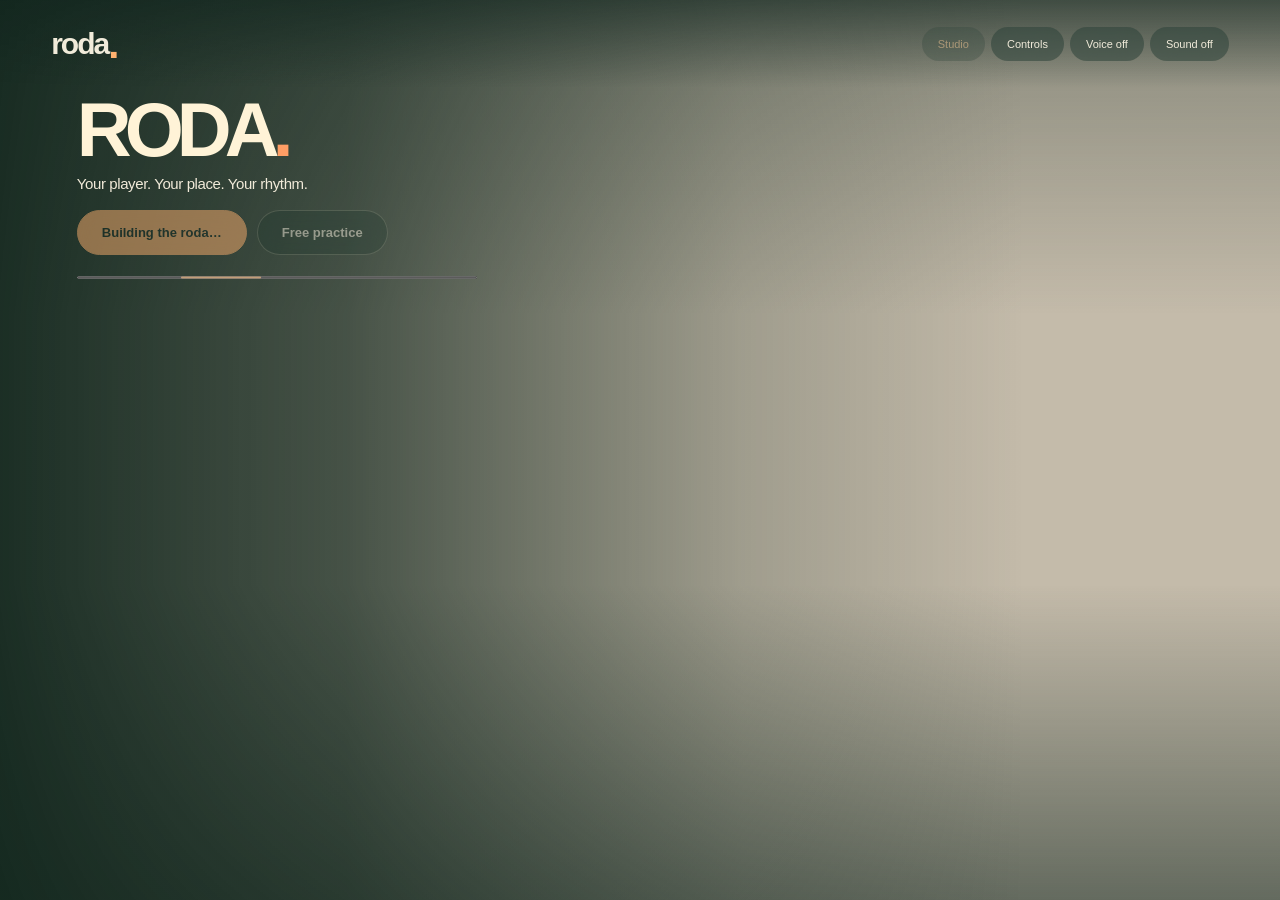
==== commit c97e6c9f: "Add files via upload" ====
--- a/index.html
+++ b/index.html
@@ -1,9 +1,9 @@
 <!doctype html>
-<html lang="en"><head><meta charset="utf-8"><meta http-equiv="Content-Security-Policy" content="connect-src 'self' blob: https://zpggukasriwfxwdnldda.supabase.co wss://zpggukasriwfxwdnldda.supabase.co; media-src 'self' blob:; img-src 'self' blob: data:; form-action 'self'"><meta name="viewport" content="width=device-width,initial-scale=1"><title>RODA — Find your rhythm</title><link rel="stylesheet" href="style.css?v=v0.1.24"><link rel="stylesheet" href="studio.css?v=v0.1.24"><link rel="stylesheet" href="motion-capture.css?v=v0.1.24"><script type="importmap">{"imports":{"three":"./three.module.js?v=v0.1.24"}}</script></head>
+<html lang="en"><head><meta charset="utf-8"><meta http-equiv="Content-Security-Policy" content="connect-src 'self' blob: https://zpggukasriwfxwdnldda.supabase.co wss://zpggukasriwfxwdnldda.supabase.co; media-src 'self' blob:; img-src 'self' blob: data:; form-action 'self'"><meta name="viewport" content="width=device-width,initial-scale=1"><title>RODA — Find your rhythm</title><link rel="stylesheet" href="style.css?v=v0.1.25"><link rel="stylesheet" href="studio.css?v=v0.1.25"><link rel="stylesheet" href="motion-capture.css?v=v0.1.25"><script type="importmap">{"imports":{"three":"./three.module.js?v=v0.1.25"}}</script></head>
 <body><div id="app"><header><a class="logo" href="./">roda<span>.</span></a><div class="location"><i></i> SALVADOR, BAHIA <span> / </span> GOLDEN HOUR</div><nav><button id="studio-open" disabled>Studio</button><button id="help" aria-expanded="false" aria-controls="game-controls">Controls</button><button id="voice" aria-pressed="false">Voice off</button><button id="sound">Sound off</button><button id="camera">Camera ↻</button><button id="pause">Pause</button></nav></header>
-<main id="viewport"><div id="world"></div><div class="vignette"></div><div class="hud"><div class="fighter"><div class="name"><span><i class="dot mint"></i> VOCÊ</span><b id="scoreP">00</b></div><div class="bar"><i id="hpP"></i></div><div class="energy"><i id="epP"></i></div><small>PLAYER 01</small></div><div class="clock"><span id="time">60</span><small id="round">THE RODA</small></div><div class="fighter rival"><div class="name"><b id="scoreB">00</b><span>RIVAL <i class="dot coral"></i></span></div><div class="bar"><i id="hpB"></i></div><div class="energy"><i id="epB"></i></div><small>PLAYER 02 · CPU</small></div></div>
+<main id="viewport"><div id="world"></div><div class="vignette"></div><div class="hud"><div class="fighter"><div class="name"><span><i class="dot mint"></i> VOCÊ</span><b id="scoreP">00</b></div><div class="bar"><i id="hpP"></i></div><div class="energy"><i id="epP"></i></div><small>PLAYER 01</small></div><div class="clock"><span id="time">120</span><small id="round">THE RODA</small></div><div class="fighter rival"><div class="name"><b id="scoreB">00</b><span>RIVAL <i class="dot coral"></i></span></div><div class="bar"><i id="hpB"></i></div><div class="energy"><i id="epB"></i></div><small>PLAYER 02 · CPU</small></div></div>
 <div id="callout" role="status">WELCOME TO THE RODA</div><div class="bottom-note"><span><i></i> A GAME OF MOVEMENT & RHYTHM</span><span>Q / E · ORBIT CAMERA</span></div>
-<div id="overlay"><div class="welcome"><div class="eyebrow" id="eyebrow"></div><h1 id="title">RODA<span class="title-dot">.</span></h1><p id="description">Your player. Your place. Your rhythm.</p><div class="actions"><button id="start" class="primary" disabled>Building the roda…</button><button id="practice" disabled>Free practice</button></div><p class="studio-entry"><button id="studio-welcome">Create a movement ↗</button></p><p id="load-status" class="load-status">Loading the local 3D engine</p></div></div>
+<div id="overlay"><div class="welcome"><div class="eyebrow" id="eyebrow"></div><h1 id="title">RODA<span class="title-dot">.</span></h1><p id="description">Your player. Your place. Your rhythm.</p><div class="actions"><button id="start" class="primary" disabled>Building the roda…</button><button id="practice" disabled>Free practice</button></div><p id="load-status" class="load-status">Loading the local 3D engine</p></div></div>
 <div id="error" hidden><h2>Let’s open the game locally.</h2><p>Open the game through its website address in a browser with WebGL 2 enabled.</p></div></main>
 <div class="touch" hidden><div class="thumbstick" role="group" aria-label="Movement joystick"><span class="stick-knob"></span><small>MOVE</small></div><div class="attacks" role="group" aria-label="Golpes"></div></div>
 <div id="extra-moves" class="extra-moves" aria-label="Custom movement controls"></div><section class="controls" id="game-controls" hidden><div><kbd>W A S D</kbd><span><b>Move in 3D</b><small>Arrows also work</small></span></div><div><kbd>J</kbd><span><b>Meia-lua</b><small>Quick crescent kick</small></span></div><div><kbd>K</kbd><span><b>Armada</b><small>Full spinning kick</small></span></div><div><kbd>L / SPACE</kbd><span><b>Esquiva</b><small>Duck under attacks</small></span></div><div><kbd>Q E</kbd><span><b>Look around</b><small>P to pause · R to restart</small></span></div></section>
@@ -13,5 +13,5 @@
 const status=document.getElementById('load-status');
 function showStartupError(error){const box=document.getElementById('error');box.replaceChildren();const heading=document.createElement('h2');heading.textContent='The game could not start';const detail=document.createElement('p');detail.textContent='Details: '+(error?.message||String(error));const retry=document.createElement('button');retry.textContent='Reload game';retry.onclick=()=>location.reload();box.append(heading,detail,retry);box.hidden=false;document.getElementById('overlay').classList.add('hidden');console.error(error);}
 status.textContent='Loading game scripts…';
-try{await import('./game.js?v=v0.1.24');}catch(error){showStartupError(error);}
+try{await import('./game.js?v=v0.1.25');}catch(error){showStartupError(error);}
 </script></body></html>
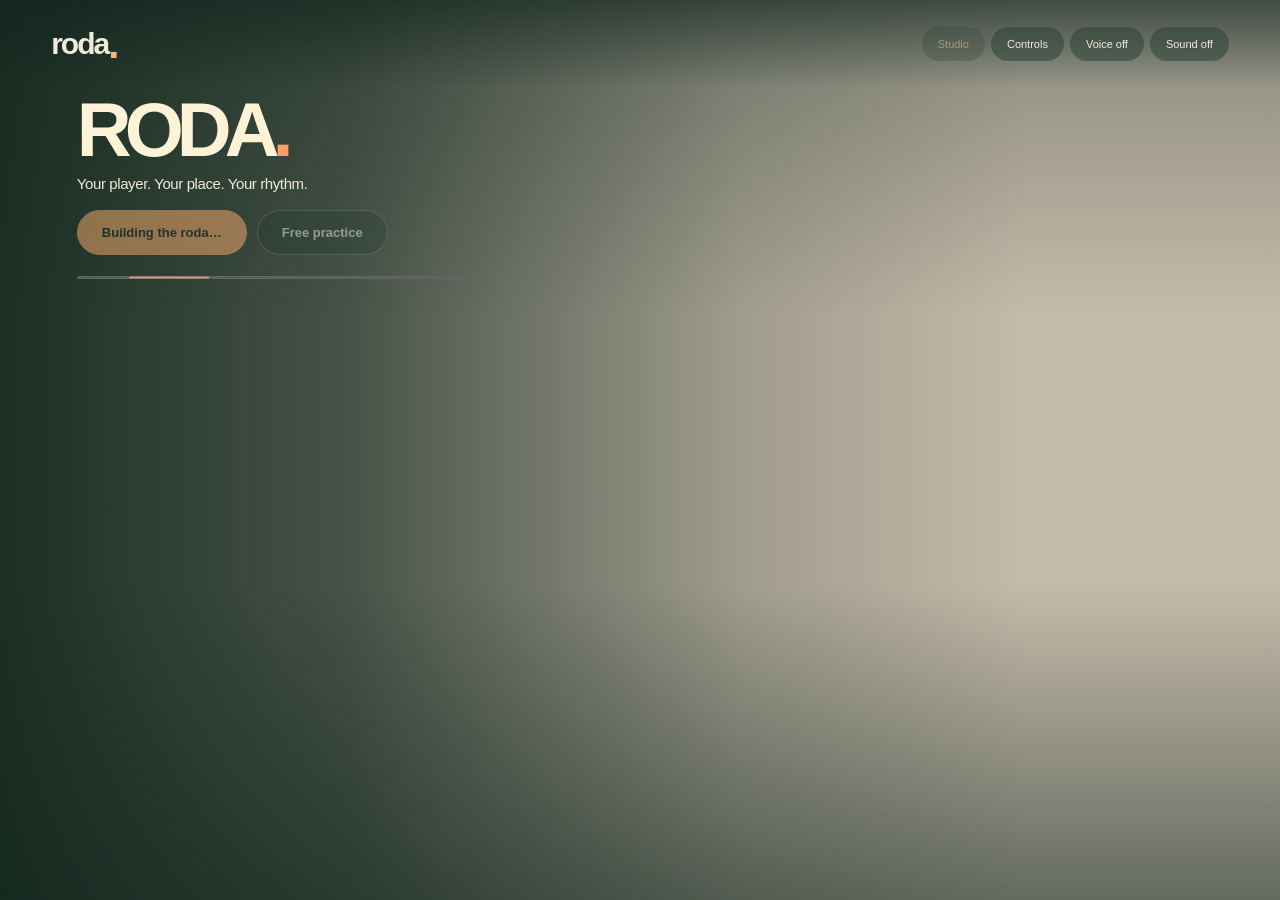
==== commit 856c4545: "Add files via upload" ====
--- a/index.html
+++ b/index.html
@@ -1,5 +1,5 @@
 <!doctype html>
-<html lang="en"><head><meta charset="utf-8"><meta http-equiv="Content-Security-Policy" content="connect-src 'self' blob: https://zpggukasriwfxwdnldda.supabase.co wss://zpggukasriwfxwdnldda.supabase.co; media-src 'self' blob:; img-src 'self' blob: data:; form-action 'self'"><meta name="viewport" content="width=device-width,initial-scale=1"><title>RODA — Find your rhythm</title><link rel="stylesheet" href="style.css?v=v0.1.25"><link rel="stylesheet" href="studio.css?v=v0.1.25"><link rel="stylesheet" href="motion-capture.css?v=v0.1.25"><script type="importmap">{"imports":{"three":"./three.module.js?v=v0.1.25"}}</script></head>
+<html lang="en"><head><meta charset="utf-8"><meta http-equiv="Content-Security-Policy" content="connect-src 'self' blob: https://zpggukasriwfxwdnldda.supabase.co wss://zpggukasriwfxwdnldda.supabase.co; media-src 'self' blob:; img-src 'self' blob: data:; form-action 'self'"><meta name="viewport" content="width=device-width,initial-scale=1"><title>RODA — Find your rhythm</title><link rel="stylesheet" href="style.css?v=v0.1.26"><link rel="stylesheet" href="studio.css?v=v0.1.26"><link rel="stylesheet" href="motion-capture.css?v=v0.1.26"><script type="importmap">{"imports":{"three":"./three.module.js?v=v0.1.26"}}</script></head>
 <body><div id="app"><header><a class="logo" href="./">roda<span>.</span></a><div class="location"><i></i> SALVADOR, BAHIA <span> / </span> GOLDEN HOUR</div><nav><button id="studio-open" disabled>Studio</button><button id="help" aria-expanded="false" aria-controls="game-controls">Controls</button><button id="voice" aria-pressed="false">Voice off</button><button id="sound">Sound off</button><button id="camera">Camera ↻</button><button id="pause">Pause</button></nav></header>
 <main id="viewport"><div id="world"></div><div class="vignette"></div><div class="hud"><div class="fighter"><div class="name"><span><i class="dot mint"></i> VOCÊ</span><b id="scoreP">00</b></div><div class="bar"><i id="hpP"></i></div><div class="energy"><i id="epP"></i></div><small>PLAYER 01</small></div><div class="clock"><span id="time">120</span><small id="round">THE RODA</small></div><div class="fighter rival"><div class="name"><b id="scoreB">00</b><span>RIVAL <i class="dot coral"></i></span></div><div class="bar"><i id="hpB"></i></div><div class="energy"><i id="epB"></i></div><small>PLAYER 02 · CPU</small></div></div>
 <div id="callout" role="status">WELCOME TO THE RODA</div><div class="bottom-note"><span><i></i> A GAME OF MOVEMENT & RHYTHM</span><span>Q / E · ORBIT CAMERA</span></div>
@@ -13,5 +13,5 @@
 const status=document.getElementById('load-status');
 function showStartupError(error){const box=document.getElementById('error');box.replaceChildren();const heading=document.createElement('h2');heading.textContent='The game could not start';const detail=document.createElement('p');detail.textContent='Details: '+(error?.message||String(error));const retry=document.createElement('button');retry.textContent='Reload game';retry.onclick=()=>location.reload();box.append(heading,detail,retry);box.hidden=false;document.getElementById('overlay').classList.add('hidden');console.error(error);}
 status.textContent='Loading game scripts…';
-try{await import('./game.js?v=v0.1.25');}catch(error){showStartupError(error);}
+try{await import('./game.js?v=v0.1.26');}catch(error){showStartupError(error);}
 </script></body></html>
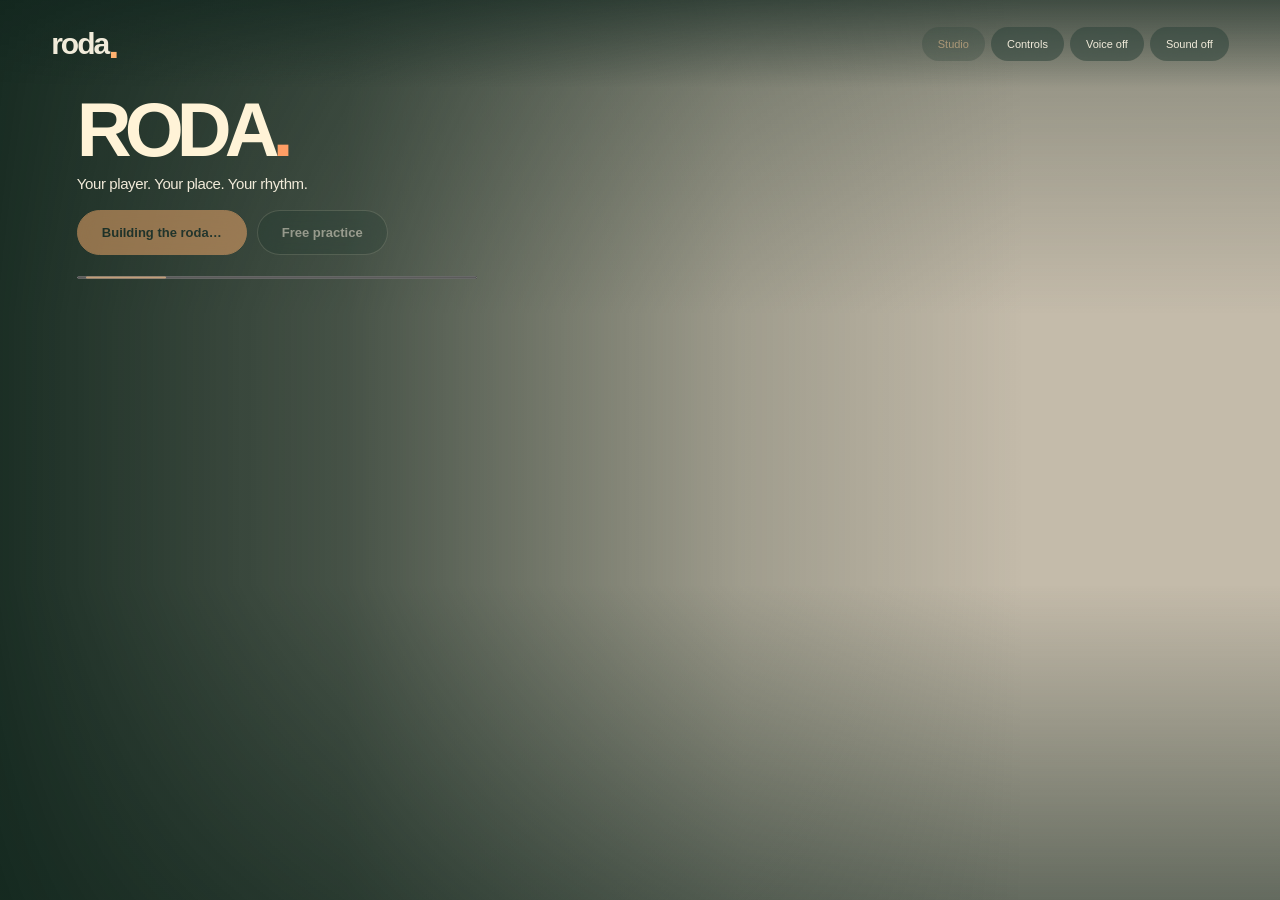
==== commit dc288624: "Add files via upload" ====
--- a/index.html
+++ b/index.html
@@ -1,5 +1,5 @@
 <!doctype html>
-<html lang="en"><head><meta charset="utf-8"><meta http-equiv="Content-Security-Policy" content="connect-src 'self' blob: https://zpggukasriwfxwdnldda.supabase.co wss://zpggukasriwfxwdnldda.supabase.co; media-src 'self' blob:; img-src 'self' blob: data:; form-action 'self'"><meta name="viewport" content="width=device-width,initial-scale=1"><title>RODA — Find your rhythm</title><link rel="stylesheet" href="style.css?v=v0.1.26"><link rel="stylesheet" href="studio.css?v=v0.1.26"><link rel="stylesheet" href="motion-capture.css?v=v0.1.26"><script type="importmap">{"imports":{"three":"./three.module.js?v=v0.1.26"}}</script></head>
+<html lang="en"><head><meta charset="utf-8"><meta http-equiv="Content-Security-Policy" content="connect-src 'self' blob: https://zpggukasriwfxwdnldda.supabase.co wss://zpggukasriwfxwdnldda.supabase.co; media-src 'self' blob:; img-src 'self' blob: data:; form-action 'self'"><meta name="viewport" content="width=device-width,initial-scale=1"><title>RODA — Find your rhythm</title><link rel="stylesheet" href="style.css?v=v0.1.28"><link rel="stylesheet" href="studio.css?v=v0.1.28"><link rel="stylesheet" href="motion-capture.css?v=v0.1.28"><script type="importmap">{"imports":{"three":"./three.module.js?v=v0.1.28"}}</script></head>
 <body><div id="app"><header><a class="logo" href="./">roda<span>.</span></a><div class="location"><i></i> SALVADOR, BAHIA <span> / </span> GOLDEN HOUR</div><nav><button id="studio-open" disabled>Studio</button><button id="help" aria-expanded="false" aria-controls="game-controls">Controls</button><button id="voice" aria-pressed="false">Voice off</button><button id="sound">Sound off</button><button id="camera">Camera ↻</button><button id="pause">Pause</button></nav></header>
 <main id="viewport"><div id="world"></div><div class="vignette"></div><div class="hud"><div class="fighter"><div class="name"><span><i class="dot mint"></i> VOCÊ</span><b id="scoreP">00</b></div><div class="bar"><i id="hpP"></i></div><div class="energy"><i id="epP"></i></div><small>PLAYER 01</small></div><div class="clock"><span id="time">120</span><small id="round">THE RODA</small></div><div class="fighter rival"><div class="name"><b id="scoreB">00</b><span>RIVAL <i class="dot coral"></i></span></div><div class="bar"><i id="hpB"></i></div><div class="energy"><i id="epB"></i></div><small>PLAYER 02 · CPU</small></div></div>
 <div id="callout" role="status">WELCOME TO THE RODA</div><div class="bottom-note"><span><i></i> A GAME OF MOVEMENT & RHYTHM</span><span>Q / E · ORBIT CAMERA</span></div>
@@ -13,5 +13,5 @@
 const status=document.getElementById('load-status');
 function showStartupError(error){const box=document.getElementById('error');box.replaceChildren();const heading=document.createElement('h2');heading.textContent='The game could not start';const detail=document.createElement('p');detail.textContent='Details: '+(error?.message||String(error));const retry=document.createElement('button');retry.textContent='Reload game';retry.onclick=()=>location.reload();box.append(heading,detail,retry);box.hidden=false;document.getElementById('overlay').classList.add('hidden');console.error(error);}
 status.textContent='Loading game scripts…';
-try{await import('./game.js?v=v0.1.26');}catch(error){showStartupError(error);}
+try{await import('./game.js?v=v0.1.28');}catch(error){showStartupError(error);}
 </script></body></html>
--- a/style.css
+++ b/style.css
@@ -42,3 +42,5 @@
 .opponent-picker{display:flex;align-items:center;gap:14px;margin:14px 0;color:#fff2d8;font-size:14px}.opponent-picker select{min-width:140px;max-width:65%;padding:10px 14px;border:1px solid #ffffff40;border-radius:12px;color:#fff2d8;background:#203c32;font:inherit}.flexibility-setting{display:grid;grid-template-columns:1fr auto;gap:8px;margin:16px 0}.flexibility-setting input,.flexibility-setting small{grid-column:1/-1}.flexibility-setting input{width:100%;accent-color:#d6ab73}.flexibility-setting small{opacity:.7;font-size:12px}
 
 .phone-pair{max-width:440px;width:calc(100% - 32px);border:1px solid #afc1ad;border-radius:22px;background:#163329;color:#fff1d6;padding:24px}.phone-pair::backdrop{background:#071910bb}.phone-pair h2{margin:0 0 10px}.phone-pair p,.phone-pair small{font-size:13px;line-height:1.5}.phone-pair canvas{display:block;width:220px;height:220px;max-width:100%;margin:16px auto;image-rendering:pixelated}.phone-pair label{display:grid;gap:6px;font-size:12px}.phone-pair input{width:100%;padding:10px;border-radius:8px;border:1px solid #ffffff40;background:#ffffff0a;color:inherit}.phone-pair button{padding:9px 12px;border-radius:10px;margin:4px 0}.phone-pair small{display:block;margin-top:12px;opacity:.7}
+
+.carousel-stage{overflow:hidden;border-radius:18px;border:1px solid #ffffff20;margin:12px 0}
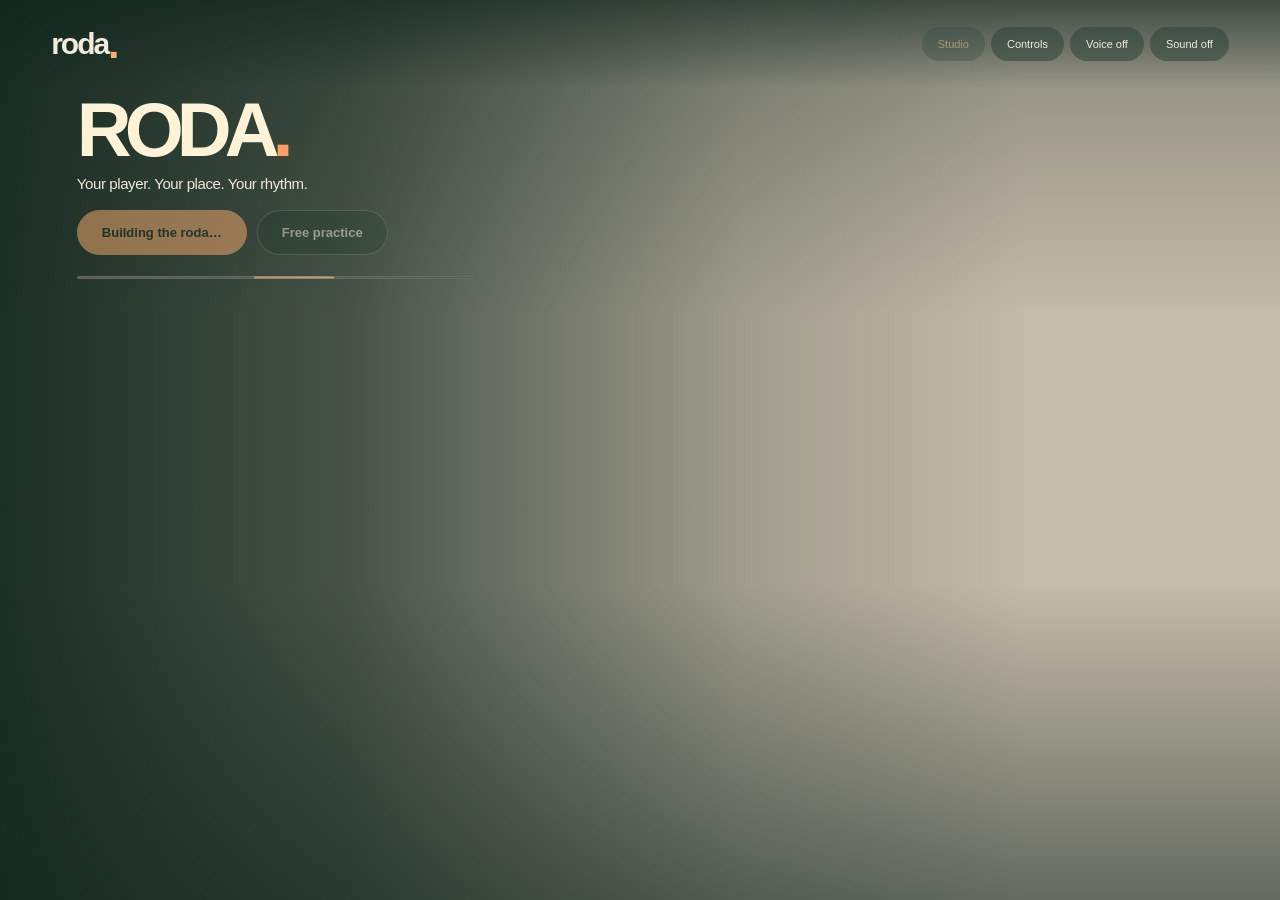
==== commit 8fc046a4: "Add files via upload" ====
--- a/index.html
+++ b/index.html
@@ -1,5 +1,5 @@
 <!doctype html>
-<html lang="en"><head><meta charset="utf-8"><meta http-equiv="Content-Security-Policy" content="connect-src 'self' blob: https://zpggukasriwfxwdnldda.supabase.co wss://zpggukasriwfxwdnldda.supabase.co; media-src 'self' blob:; img-src 'self' blob: data:; form-action 'self'"><meta name="viewport" content="width=device-width,initial-scale=1"><title>RODA — Find your rhythm</title><link rel="stylesheet" href="style.css?v=v0.1.28"><link rel="stylesheet" href="studio.css?v=v0.1.28"><link rel="stylesheet" href="motion-capture.css?v=v0.1.28"><script type="importmap">{"imports":{"three":"./three.module.js?v=v0.1.28"}}</script></head>
+<html lang="en"><head><meta charset="utf-8"><meta http-equiv="Content-Security-Policy" content="connect-src 'self' blob: https://zpggukasriwfxwdnldda.supabase.co wss://zpggukasriwfxwdnldda.supabase.co; media-src 'self' blob:; img-src 'self' blob: data:; form-action 'self'"><meta name="viewport" content="width=device-width,initial-scale=1"><title>RODA — Find your rhythm</title><link rel="stylesheet" href="style.css?v=v0.1.30"><link rel="stylesheet" href="studio.css?v=v0.1.30"><link rel="stylesheet" href="motion-capture.css?v=v0.1.30"><script type="importmap">{"imports":{"three":"./three.module.js?v=v0.1.30"}}</script></head>
 <body><div id="app"><header><a class="logo" href="./">roda<span>.</span></a><div class="location"><i></i> SALVADOR, BAHIA <span> / </span> GOLDEN HOUR</div><nav><button id="studio-open" disabled>Studio</button><button id="help" aria-expanded="false" aria-controls="game-controls">Controls</button><button id="voice" aria-pressed="false">Voice off</button><button id="sound">Sound off</button><button id="camera">Camera ↻</button><button id="pause">Pause</button></nav></header>
 <main id="viewport"><div id="world"></div><div class="vignette"></div><div class="hud"><div class="fighter"><div class="name"><span><i class="dot mint"></i> VOCÊ</span><b id="scoreP">00</b></div><div class="bar"><i id="hpP"></i></div><div class="energy"><i id="epP"></i></div><small>PLAYER 01</small></div><div class="clock"><span id="time">120</span><small id="round">THE RODA</small></div><div class="fighter rival"><div class="name"><b id="scoreB">00</b><span>RIVAL <i class="dot coral"></i></span></div><div class="bar"><i id="hpB"></i></div><div class="energy"><i id="epB"></i></div><small>PLAYER 02 · CPU</small></div></div>
 <div id="callout" role="status">WELCOME TO THE RODA</div><div class="bottom-note"><span><i></i> A GAME OF MOVEMENT & RHYTHM</span><span>Q / E · ORBIT CAMERA</span></div>
@@ -13,5 +13,5 @@
 const status=document.getElementById('load-status');
 function showStartupError(error){const box=document.getElementById('error');box.replaceChildren();const heading=document.createElement('h2');heading.textContent='The game could not start';const detail=document.createElement('p');detail.textContent='Details: '+(error?.message||String(error));const retry=document.createElement('button');retry.textContent='Reload game';retry.onclick=()=>location.reload();box.append(heading,detail,retry);box.hidden=false;document.getElementById('overlay').classList.add('hidden');console.error(error);}
 status.textContent='Loading game scripts…';
-try{await import('./game.js?v=v0.1.28');}catch(error){showStartupError(error);}
+try{await import('./game.js?v=v0.1.30');}catch(error){showStartupError(error);}
 </script></body></html>
--- a/style.css
+++ b/style.css
@@ -33,7 +33,7 @@
 
 .voice-dialog{max-width:420px;width:calc(100% - 40px);border:1px solid #7d927c;border-radius:20px;padding:26px;background:#163127;color:#fff4db}.voice-dialog::backdrop{background:#001b15aa}.voice-dialog p{line-height:1.5}.voice-dialog select{padding:8px;margin-left:12px}.voice-dialog button{margin-top:12px;padding:10px 16px}
 .community-dialog{width:min(620px,94vw);max-height:90vh;overflow:auto;padding:24px;border:1px solid #7d927c;border-radius:20px;background:#163127;color:#fff4db}.community-dialog::backdrop{background:#001b15bb}.community-heading{display:flex;align-items:center;justify-content:space-between}.community-dialog label{display:block;margin:12px 0}.community-dialog input:not([type=checkbox]),.community-dialog select{display:block;padding:10px;max-width:100%;margin-top:6px}.community-dialog p{line-height:1.5}.community-dialog button{margin:4px}.community-queue>div{border-top:1px solid #ffffff30;padding:8px 0}.community-preview canvas{max-width:100%;height:auto;display:block;margin:auto}.character-options button>small{display:block;font-size:11px;padding:12px}
-#loading-meter{width:min(400px,80vw);height:5px;accent-color:#efb16f;display:block;margin:20px 0 8px}.fighter-carousel{width:100%;max-width:850px;margin:auto}.fighter-carousel[hidden]{display:none}.carousel-controls{display:flex;align-items:center;justify-content:center;gap:28px}.carousel-controls span{min-width:150px;text-align:center;font-size:20px}.carousel-controls button{font-size:24px;border-radius:50%;padding:6px 18px}#overlay.carousel-opening{overflow:auto;align-items:flex-start;background:linear-gradient(#10251c88,#10251ccc);padding:88px 20px 24px}#overlay.carousel-opening .welcome{width:min(950px,100%);max-width:none;text-align:center;margin:auto}#app #overlay.carousel-opening h1{font-size:44px;margin:0}#overlay.carousel-opening #description{font-size:14px;margin:4px}#overlay.carousel-opening .character-options,#overlay.carousel-opening #setup-picker>.setup-label:first-child{display:none}#overlay.carousel-opening .scenario-options{justify-content:center;max-width:420px;margin:auto}#overlay.carousel-opening .scenario-options img{height:55px}#overlay.carousel-opening .actions{justify-content:center}#overlay.carousel-opening .character-build{max-width:420px;margin:12px auto;text-align:left}#overlay.carousel-opening .shared-controls{margin:10px auto}#overlay.carousel-opening .studio-entry{margin:8px}#overlay.carousel-opening .load-status{margin:8px}.carousel-stage canvas{display:block}@media(max-width:600px){#overlay.carousel-opening{padding-top:75px}#app #overlay.carousel-opening h1{font-size:30px}.carousel-controls span{font-size:17px}}
+#loading-meter{width:min(400px,80vw);height:5px;accent-color:#efb16f;display:block;margin:20px 0 8px}.fighter-carousel{width:100%;max-width:850px;margin:auto}.fighter-carousel[hidden]{display:none}.carousel-controls{display:flex;align-items:center;justify-content:center;gap:28px}.carousel-controls span{min-width:150px;text-align:center;font-size:20px}.carousel-controls button{font-size:24px;border-radius:50%;padding:6px 18px}#app #overlay.carousel-opening{overflow:auto;align-items:flex-start;background:#10251c;padding:88px 20px 24px}#overlay.carousel-opening .welcome{width:min(950px,100%);max-width:none;text-align:center;margin:auto}#app #overlay.carousel-opening h1{font-size:44px;margin:0}#overlay.carousel-opening #description{font-size:14px;margin:4px}#overlay.carousel-opening .character-options,#overlay.carousel-opening #setup-picker>.setup-label:first-child{display:none}#overlay.carousel-opening .scenario-options{justify-content:center;max-width:420px;margin:auto}#overlay.carousel-opening .scenario-options img{height:55px}#overlay.carousel-opening .actions{justify-content:center}#overlay.carousel-opening .character-build{max-width:420px;margin:12px auto;text-align:left}#overlay.carousel-opening .shared-controls{margin:10px auto}#overlay.carousel-opening .studio-entry{margin:8px}#overlay.carousel-opening .load-status{margin:8px}.carousel-stage canvas{display:block}@media(max-width:600px){#app #overlay.carousel-opening{padding-top:75px}#app #overlay.carousel-opening h1{font-size:30px}.carousel-controls span{font-size:17px}}
 
 .character-unlock{z-index:1000}.shared-controls [hidden]{display:none!important}@media(max-width:600px){}
 
@@ -43,4 +43,4 @@
 
 .phone-pair{max-width:440px;width:calc(100% - 32px);border:1px solid #afc1ad;border-radius:22px;background:#163329;color:#fff1d6;padding:24px}.phone-pair::backdrop{background:#071910bb}.phone-pair h2{margin:0 0 10px}.phone-pair p,.phone-pair small{font-size:13px;line-height:1.5}.phone-pair canvas{display:block;width:220px;height:220px;max-width:100%;margin:16px auto;image-rendering:pixelated}.phone-pair label{display:grid;gap:6px;font-size:12px}.phone-pair input{width:100%;padding:10px;border-radius:8px;border:1px solid #ffffff40;background:#ffffff0a;color:inherit}.phone-pair button{padding:9px 12px;border-radius:10px;margin:4px 0}.phone-pair small{display:block;margin-top:12px;opacity:.7}
 
-.carousel-stage{overflow:hidden;border-radius:18px;border:1px solid #ffffff20;margin:12px 0}
+.carousel-stage{height:clamp(260px,48vh,520px);overflow:hidden;border-radius:18px;margin:12px 0;background:#31473a}
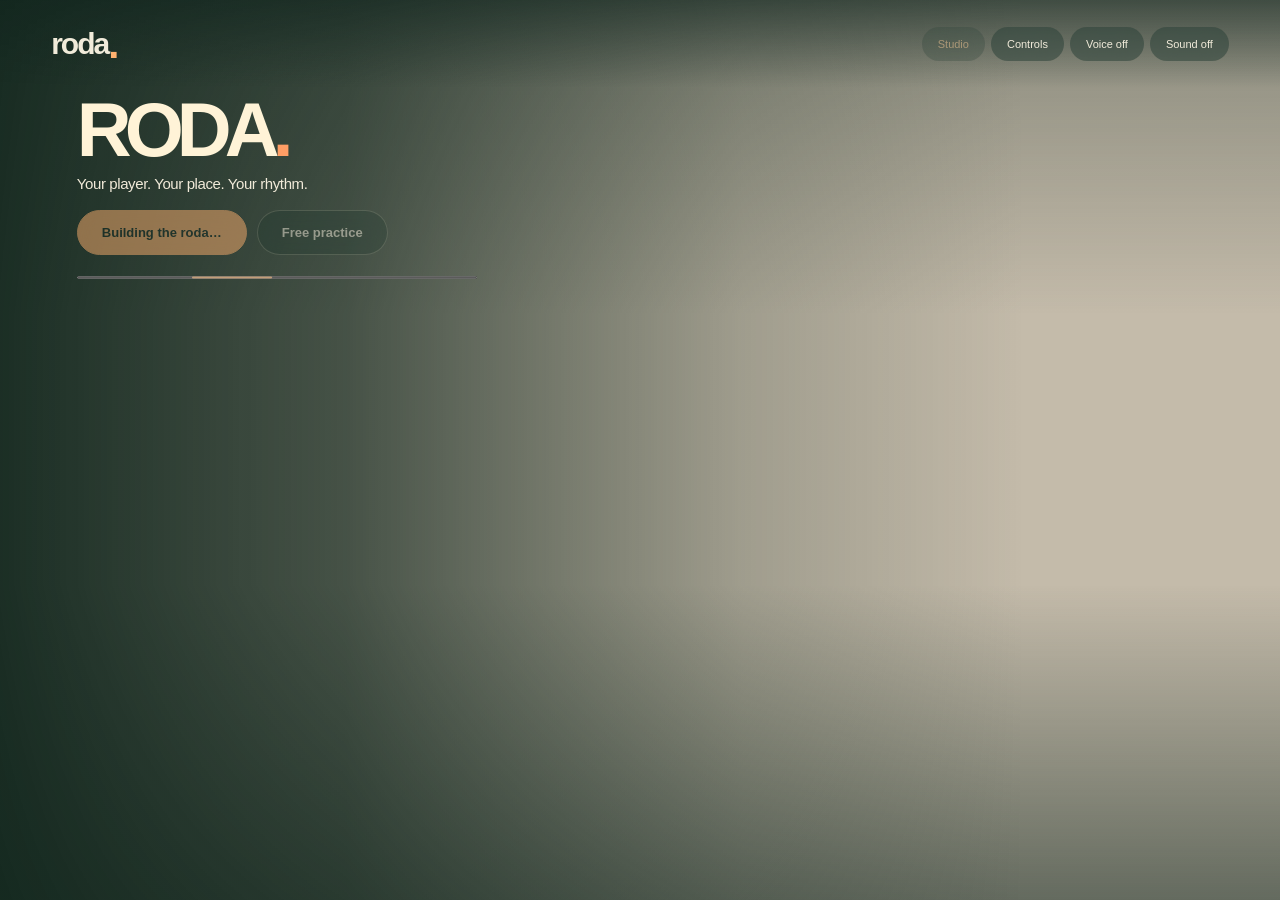
==== commit c2dd0b18: "Add files via upload" ====
--- a/index.html
+++ b/index.html
@@ -1,5 +1,5 @@
 <!doctype html>
-<html lang="en"><head><meta charset="utf-8"><meta http-equiv="Content-Security-Policy" content="connect-src 'self' blob: https://zpggukasriwfxwdnldda.supabase.co wss://zpggukasriwfxwdnldda.supabase.co; media-src 'self' blob:; img-src 'self' blob: data:; form-action 'self'"><meta name="viewport" content="width=device-width,initial-scale=1"><title>RODA — Find your rhythm</title><link rel="stylesheet" href="style.css?v=v0.1.30"><link rel="stylesheet" href="studio.css?v=v0.1.30"><link rel="stylesheet" href="motion-capture.css?v=v0.1.30"><script type="importmap">{"imports":{"three":"./three.module.js?v=v0.1.30"}}</script></head>
+<html lang="en"><head><meta charset="utf-8"><meta http-equiv="Content-Security-Policy" content="connect-src 'self' blob: https://zpggukasriwfxwdnldda.supabase.co wss://zpggukasriwfxwdnldda.supabase.co; media-src 'self' blob:; img-src 'self' blob: data:; form-action 'self'"><meta name="viewport" content="width=device-width,initial-scale=1"><title>RODA — Find your rhythm</title><link rel="stylesheet" href="style.css?v=v0.1.31"><link rel="stylesheet" href="studio.css?v=v0.1.31"><link rel="stylesheet" href="motion-capture.css?v=v0.1.31"><script type="importmap">{"imports":{"three":"./three.module.js?v=v0.1.31"}}</script></head>
 <body><div id="app"><header><a class="logo" href="./">roda<span>.</span></a><div class="location"><i></i> SALVADOR, BAHIA <span> / </span> GOLDEN HOUR</div><nav><button id="studio-open" disabled>Studio</button><button id="help" aria-expanded="false" aria-controls="game-controls">Controls</button><button id="voice" aria-pressed="false">Voice off</button><button id="sound">Sound off</button><button id="camera">Camera ↻</button><button id="pause">Pause</button></nav></header>
 <main id="viewport"><div id="world"></div><div class="vignette"></div><div class="hud"><div class="fighter"><div class="name"><span><i class="dot mint"></i> VOCÊ</span><b id="scoreP">00</b></div><div class="bar"><i id="hpP"></i></div><div class="energy"><i id="epP"></i></div><small>PLAYER 01</small></div><div class="clock"><span id="time">120</span><small id="round">THE RODA</small></div><div class="fighter rival"><div class="name"><b id="scoreB">00</b><span>RIVAL <i class="dot coral"></i></span></div><div class="bar"><i id="hpB"></i></div><div class="energy"><i id="epB"></i></div><small>PLAYER 02 · CPU</small></div></div>
 <div id="callout" role="status">WELCOME TO THE RODA</div><div class="bottom-note"><span><i></i> A GAME OF MOVEMENT & RHYTHM</span><span>Q / E · ORBIT CAMERA</span></div>
@@ -13,5 +13,5 @@
 const status=document.getElementById('load-status');
 function showStartupError(error){const box=document.getElementById('error');box.replaceChildren();const heading=document.createElement('h2');heading.textContent='The game could not start';const detail=document.createElement('p');detail.textContent='Details: '+(error?.message||String(error));const retry=document.createElement('button');retry.textContent='Reload game';retry.onclick=()=>location.reload();box.append(heading,detail,retry);box.hidden=false;document.getElementById('overlay').classList.add('hidden');console.error(error);}
 status.textContent='Loading game scripts…';
-try{await import('./game.js?v=v0.1.30');}catch(error){showStartupError(error);}
+try{await import('./game.js?v=v0.1.31');}catch(error){showStartupError(error);}
 </script></body></html>
--- a/style.css
+++ b/style.css
@@ -33,14 +33,33 @@
 
 .voice-dialog{max-width:420px;width:calc(100% - 40px);border:1px solid #7d927c;border-radius:20px;padding:26px;background:#163127;color:#fff4db}.voice-dialog::backdrop{background:#001b15aa}.voice-dialog p{line-height:1.5}.voice-dialog select{padding:8px;margin-left:12px}.voice-dialog button{margin-top:12px;padding:10px 16px}
 .community-dialog{width:min(620px,94vw);max-height:90vh;overflow:auto;padding:24px;border:1px solid #7d927c;border-radius:20px;background:#163127;color:#fff4db}.community-dialog::backdrop{background:#001b15bb}.community-heading{display:flex;align-items:center;justify-content:space-between}.community-dialog label{display:block;margin:12px 0}.community-dialog input:not([type=checkbox]),.community-dialog select{display:block;padding:10px;max-width:100%;margin-top:6px}.community-dialog p{line-height:1.5}.community-dialog button{margin:4px}.community-queue>div{border-top:1px solid #ffffff30;padding:8px 0}.community-preview canvas{max-width:100%;height:auto;display:block;margin:auto}.character-options button>small{display:block;font-size:11px;padding:12px}
-#loading-meter{width:min(400px,80vw);height:5px;accent-color:#efb16f;display:block;margin:20px 0 8px}.fighter-carousel{width:100%;max-width:850px;margin:auto}.fighter-carousel[hidden]{display:none}.carousel-controls{display:flex;align-items:center;justify-content:center;gap:28px}.carousel-controls span{min-width:150px;text-align:center;font-size:20px}.carousel-controls button{font-size:24px;border-radius:50%;padding:6px 18px}#app #overlay.carousel-opening{overflow:auto;align-items:flex-start;background:#10251c;padding:88px 20px 24px}#overlay.carousel-opening .welcome{width:min(950px,100%);max-width:none;text-align:center;margin:auto}#app #overlay.carousel-opening h1{font-size:44px;margin:0}#overlay.carousel-opening #description{font-size:14px;margin:4px}#overlay.carousel-opening .character-options,#overlay.carousel-opening #setup-picker>.setup-label:first-child{display:none}#overlay.carousel-opening .scenario-options{justify-content:center;max-width:420px;margin:auto}#overlay.carousel-opening .scenario-options img{height:55px}#overlay.carousel-opening .actions{justify-content:center}#overlay.carousel-opening .character-build{max-width:420px;margin:12px auto;text-align:left}#overlay.carousel-opening .shared-controls{margin:10px auto}#overlay.carousel-opening .studio-entry{margin:8px}#overlay.carousel-opening .load-status{margin:8px}.carousel-stage canvas{display:block}@media(max-width:600px){#app #overlay.carousel-opening{padding-top:75px}#app #overlay.carousel-opening h1{font-size:30px}.carousel-controls span{font-size:17px}}
+#loading-meter{width:min(400px,80vw);height:5px;accent-color:#efb16f;display:block;margin:20px auto 8px}
+/* One full-screen scene; only the compact bottom controls intercept taps. */
+#app #overlay.carousel-opening{padding:0 20px max(18px,env(safe-area-inset-bottom));align-items:flex-end;justify-content:center;background:linear-gradient(0deg,#10251cf5, #10251cbb 19%,transparent 48%);pointer-events:none;overflow:auto}
+#app #overlay.carousel-opening .welcome{width:min(820px,100%);max-width:none;margin:0 auto;text-align:center;pointer-events:none}
+#app #overlay.carousel-opening #title,#app #overlay.carousel-opening #description,#overlay.carousel-opening .eyebrow,#overlay.carousel-opening .character-options,#overlay.carousel-opening .setup-label,#overlay.carousel-opening #setup-summary{display:none}
+.fighter-carousel{width:min(360px,100%);margin:0 auto 12px;pointer-events:auto}.fighter-carousel[hidden]{display:none}
+.fighter-select-label{display:flex;align-items:center;justify-content:center;gap:12px;font-size:13px;color:#fff3d7}.fighter-select-label select{min-width:180px;max-width:70%;padding:11px 16px;border:1px solid #ffffff65;border-radius:12px;background:#18362f;color:#fff3d7;font:inherit}
+.fighter-selection-status{display:block;font-size:11px;color:#ede9d8;margin-top:7px;min-height:14px}
+#overlay.carousel-opening #setup-picker{display:flex;flex-wrap:wrap;justify-content:center;align-items:center;gap:10px 18px;pointer-events:none}
+#overlay.carousel-opening #setup-picker>label,#overlay.carousel-opening #setup-picker>button,#overlay.carousel-opening .scenario-options,#overlay.carousel-opening .actions{pointer-events:auto}
+#overlay.carousel-opening .opponent-picker{justify-content:center;margin:0;font-size:12px;gap:8px}
+#overlay.carousel-opening .scenario-options{display:flex;justify-content:center;gap:8px;margin:0;width:100%}
+#overlay.carousel-opening .scenario-options button{min-width:130px;padding:3px 8px;text-align:center}.scenario-options img{display:none}
+#overlay.carousel-opening .scenario-options small{display:none}
+#overlay.carousel-opening .actions{width:100%;justify-content:center;margin:2px auto 0;gap:10px}
+#app #overlay.carousel-opening .actions button{padding:12px 24px;font-size:14px}
+#overlay.carousel-opening #community-character-open{font-size:10px;padding:5px 12px}
+#app #overlay.carousel-opening .load-status{display:none}
+@media(max-width:600px){#app #overlay.carousel-opening{padding:0 12px max(12px,env(safe-area-inset-bottom))}.fighter-carousel{margin-bottom:8px}.fighter-select-label{font-size:12px}#overlay.carousel-opening #setup-picker{gap:7px}#overlay.carousel-opening .opponent-picker{font-size:11px}#overlay.carousel-opening .opponent-picker select{padding:7px 9px;min-width:120px}.fighter-selection-status{font-size:10px}#app #overlay.carousel-opening .actions button{padding:10px 18px;font-size:13px}}
+@media(max-height:500px){#overlay.carousel-opening .welcome{display:flex;flex-wrap:wrap;justify-content:center;gap:5px}#overlay.carousel-opening .fighter-carousel{margin:0;width:230px}#overlay.carousel-opening .fighter-selection-status{display:none}#overlay.carousel-opening #setup-picker{flex:1}#overlay.carousel-opening .scenario-options{width:auto}#overlay.carousel-opening .actions{width:auto}}
 
 .character-unlock{z-index:1000}.shared-controls [hidden]{display:none!important}@media(max-width:600px){}
 
-#overlay.carousel-opening .scenario-options+.actions{display:flex;justify-content:center;gap:12px;margin:16px auto 10px;flex-wrap:wrap}#overlay.carousel-opening .scenario-options+.actions button{min-width:175px;padding:16px 24px;font-size:16px}#overlay.carousel-opening #practice{background:#294b3e;border:1px solid #f1ebda99}.shared-status:empty{display:none}
+.shared-status:empty{display:none}
 
 .opponent-picker{display:flex;align-items:center;gap:14px;margin:14px 0;color:#fff2d8;font-size:14px}.opponent-picker select{min-width:140px;max-width:65%;padding:10px 14px;border:1px solid #ffffff40;border-radius:12px;color:#fff2d8;background:#203c32;font:inherit}.flexibility-setting{display:grid;grid-template-columns:1fr auto;gap:8px;margin:16px 0}.flexibility-setting input,.flexibility-setting small{grid-column:1/-1}.flexibility-setting input{width:100%;accent-color:#d6ab73}.flexibility-setting small{opacity:.7;font-size:12px}
 
 .phone-pair{max-width:440px;width:calc(100% - 32px);border:1px solid #afc1ad;border-radius:22px;background:#163329;color:#fff1d6;padding:24px}.phone-pair::backdrop{background:#071910bb}.phone-pair h2{margin:0 0 10px}.phone-pair p,.phone-pair small{font-size:13px;line-height:1.5}.phone-pair canvas{display:block;width:220px;height:220px;max-width:100%;margin:16px auto;image-rendering:pixelated}.phone-pair label{display:grid;gap:6px;font-size:12px}.phone-pair input{width:100%;padding:10px;border-radius:8px;border:1px solid #ffffff40;background:#ffffff0a;color:inherit}.phone-pair button{padding:9px 12px;border-radius:10px;margin:4px 0}.phone-pair small{display:block;margin-top:12px;opacity:.7}
 
-.carousel-stage{height:clamp(260px,48vh,520px);overflow:hidden;border-radius:18px;margin:12px 0;background:#31473a}
+
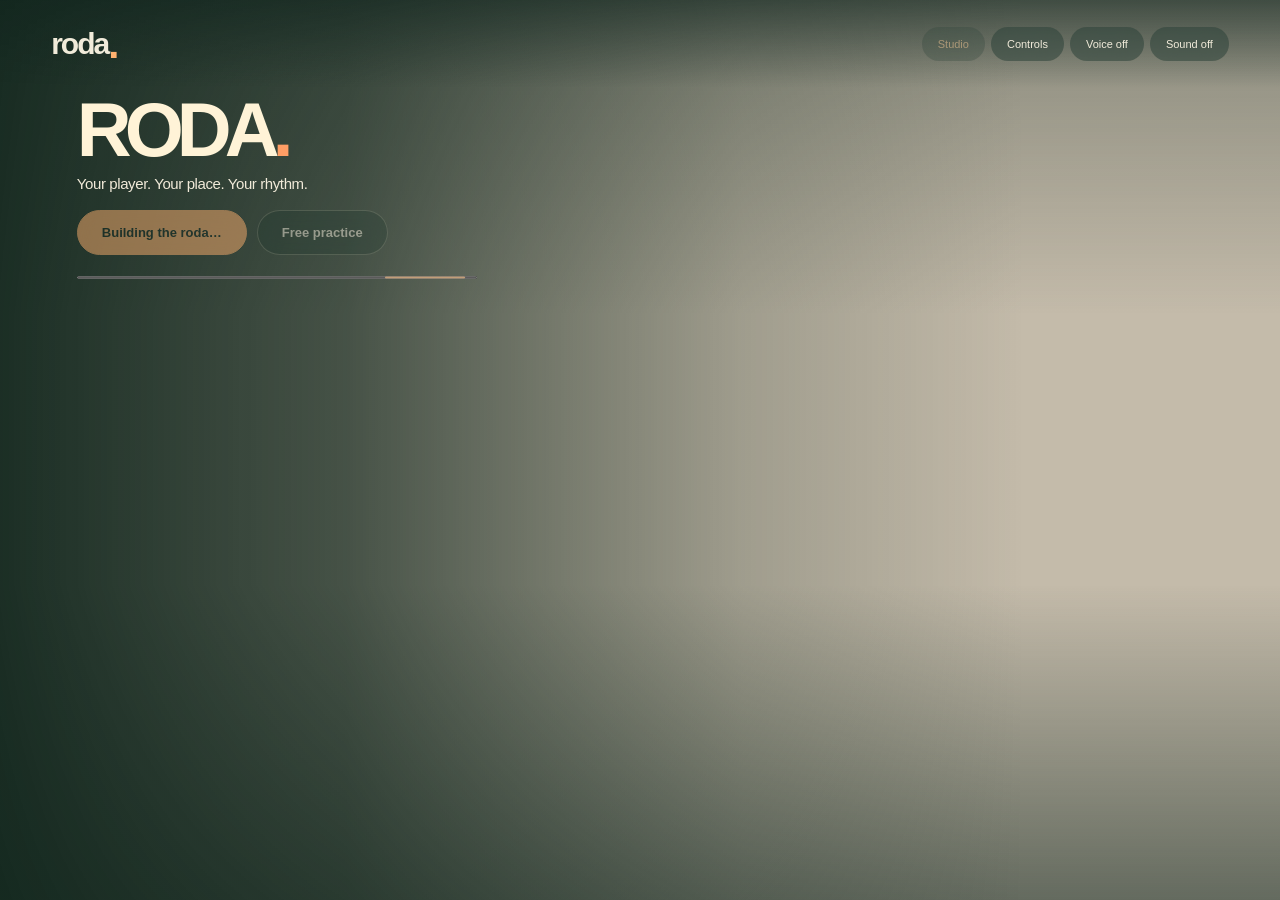
==== commit 42a76c14: "Add files via upload" ====
--- a/index.html
+++ b/index.html
@@ -1,5 +1,5 @@
 <!doctype html>
-<html lang="en"><head><meta charset="utf-8"><meta http-equiv="Content-Security-Policy" content="connect-src 'self' blob: https://zpggukasriwfxwdnldda.supabase.co wss://zpggukasriwfxwdnldda.supabase.co; media-src 'self' blob:; img-src 'self' blob: data:; form-action 'self'"><meta name="viewport" content="width=device-width,initial-scale=1"><title>RODA — Find your rhythm</title><link rel="stylesheet" href="style.css?v=v0.1.31"><link rel="stylesheet" href="studio.css?v=v0.1.31"><link rel="stylesheet" href="motion-capture.css?v=v0.1.31"><script type="importmap">{"imports":{"three":"./three.module.js?v=v0.1.31"}}</script></head>
+<html lang="en"><head><meta charset="utf-8"><meta http-equiv="Content-Security-Policy" content="connect-src 'self' blob: https://zpggukasriwfxwdnldda.supabase.co wss://zpggukasriwfxwdnldda.supabase.co; media-src 'self' blob:; img-src 'self' blob: data:; form-action 'self'"><meta name="viewport" content="width=device-width,initial-scale=1"><title>RODA — Find your rhythm</title><link rel="stylesheet" href="style.css?v=v0.1.32"><link rel="stylesheet" href="studio.css?v=v0.1.32"><link rel="stylesheet" href="motion-capture.css?v=v0.1.32"><script type="importmap">{"imports":{"three":"./three.module.js?v=v0.1.32"}}</script></head>
 <body><div id="app"><header><a class="logo" href="./">roda<span>.</span></a><div class="location"><i></i> SALVADOR, BAHIA <span> / </span> GOLDEN HOUR</div><nav><button id="studio-open" disabled>Studio</button><button id="help" aria-expanded="false" aria-controls="game-controls">Controls</button><button id="voice" aria-pressed="false">Voice off</button><button id="sound">Sound off</button><button id="camera">Camera ↻</button><button id="pause">Pause</button></nav></header>
 <main id="viewport"><div id="world"></div><div class="vignette"></div><div class="hud"><div class="fighter"><div class="name"><span><i class="dot mint"></i> VOCÊ</span><b id="scoreP">00</b></div><div class="bar"><i id="hpP"></i></div><div class="energy"><i id="epP"></i></div><small>PLAYER 01</small></div><div class="clock"><span id="time">120</span><small id="round">THE RODA</small></div><div class="fighter rival"><div class="name"><b id="scoreB">00</b><span>RIVAL <i class="dot coral"></i></span></div><div class="bar"><i id="hpB"></i></div><div class="energy"><i id="epB"></i></div><small>PLAYER 02 · CPU</small></div></div>
 <div id="callout" role="status">WELCOME TO THE RODA</div><div class="bottom-note"><span><i></i> A GAME OF MOVEMENT & RHYTHM</span><span>Q / E · ORBIT CAMERA</span></div>
@@ -13,5 +13,5 @@
 const status=document.getElementById('load-status');
 function showStartupError(error){const box=document.getElementById('error');box.replaceChildren();const heading=document.createElement('h2');heading.textContent='The game could not start';const detail=document.createElement('p');detail.textContent='Details: '+(error?.message||String(error));const retry=document.createElement('button');retry.textContent='Reload game';retry.onclick=()=>location.reload();box.append(heading,detail,retry);box.hidden=false;document.getElementById('overlay').classList.add('hidden');console.error(error);}
 status.textContent='Loading game scripts…';
-try{await import('./game.js?v=v0.1.31');}catch(error){showStartupError(error);}
+try{await import('./game.js?v=v0.1.32');}catch(error){showStartupError(error);}
 </script></body></html>
